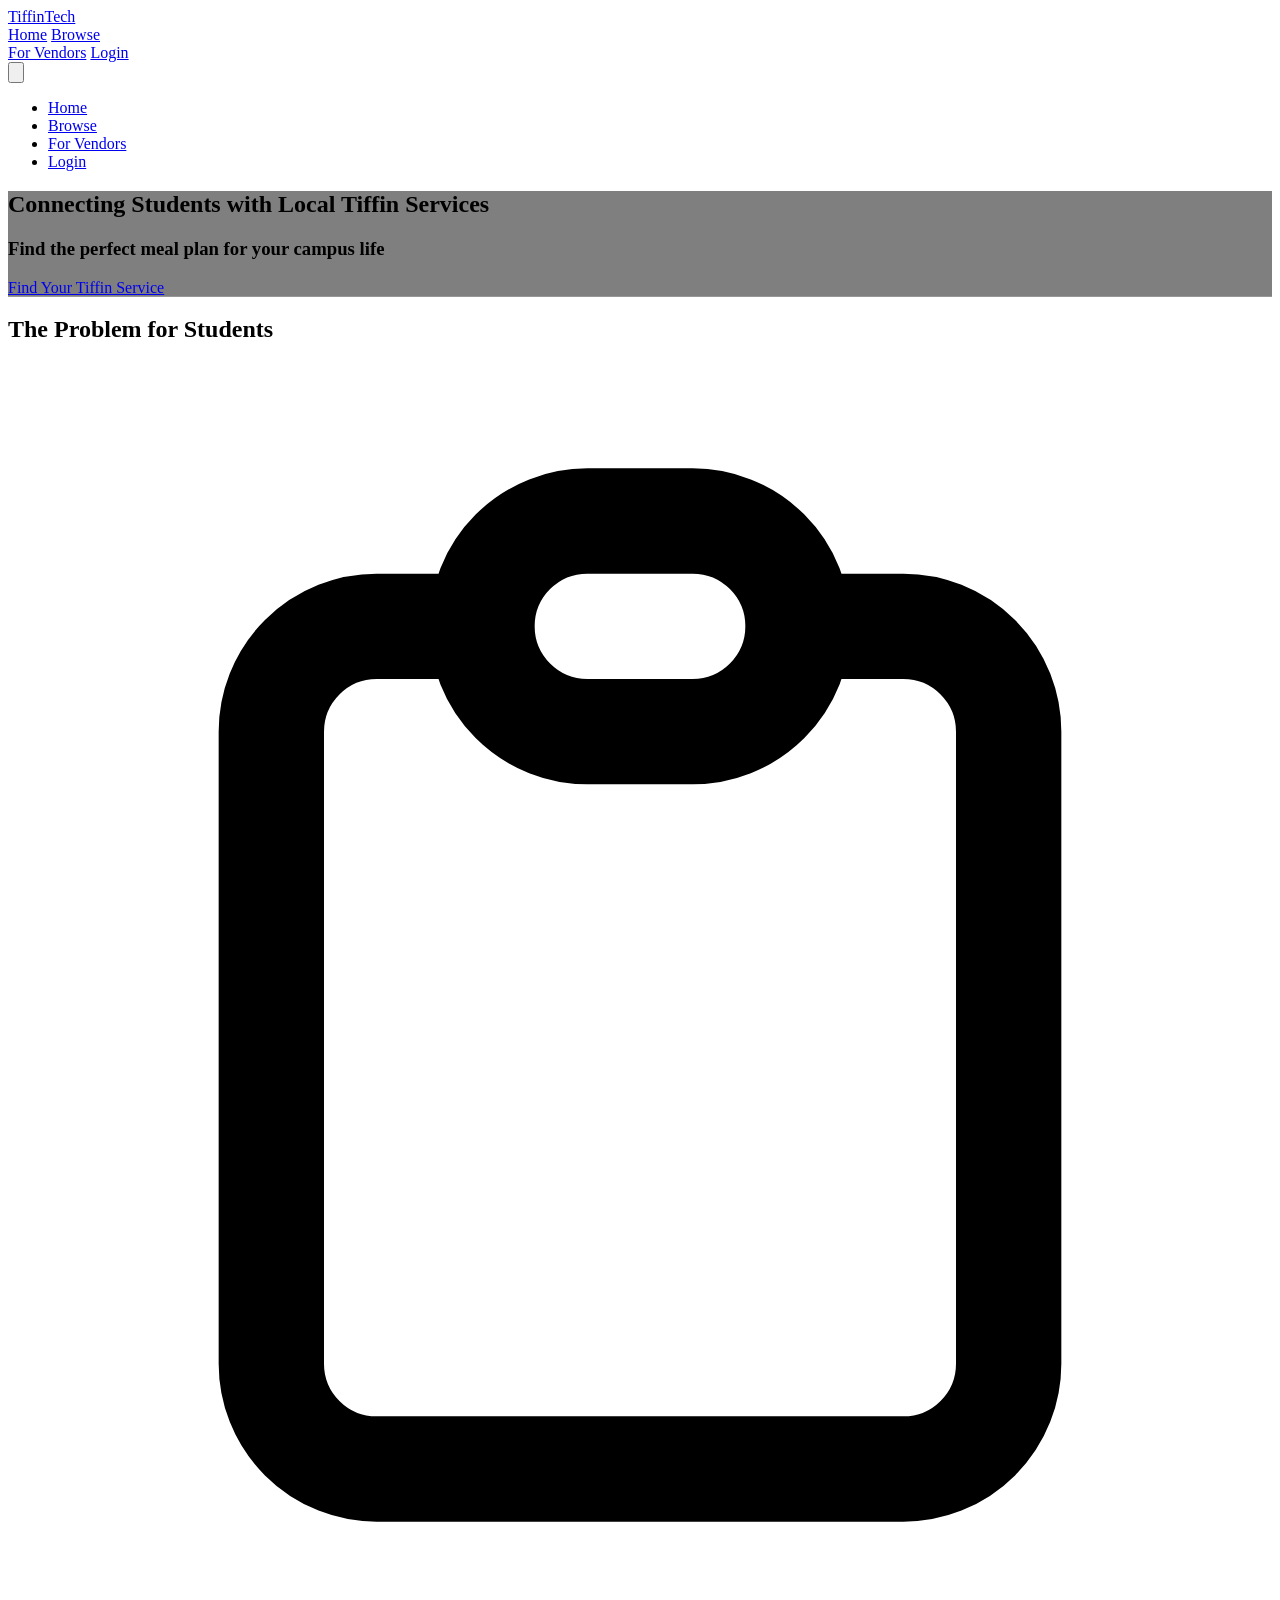
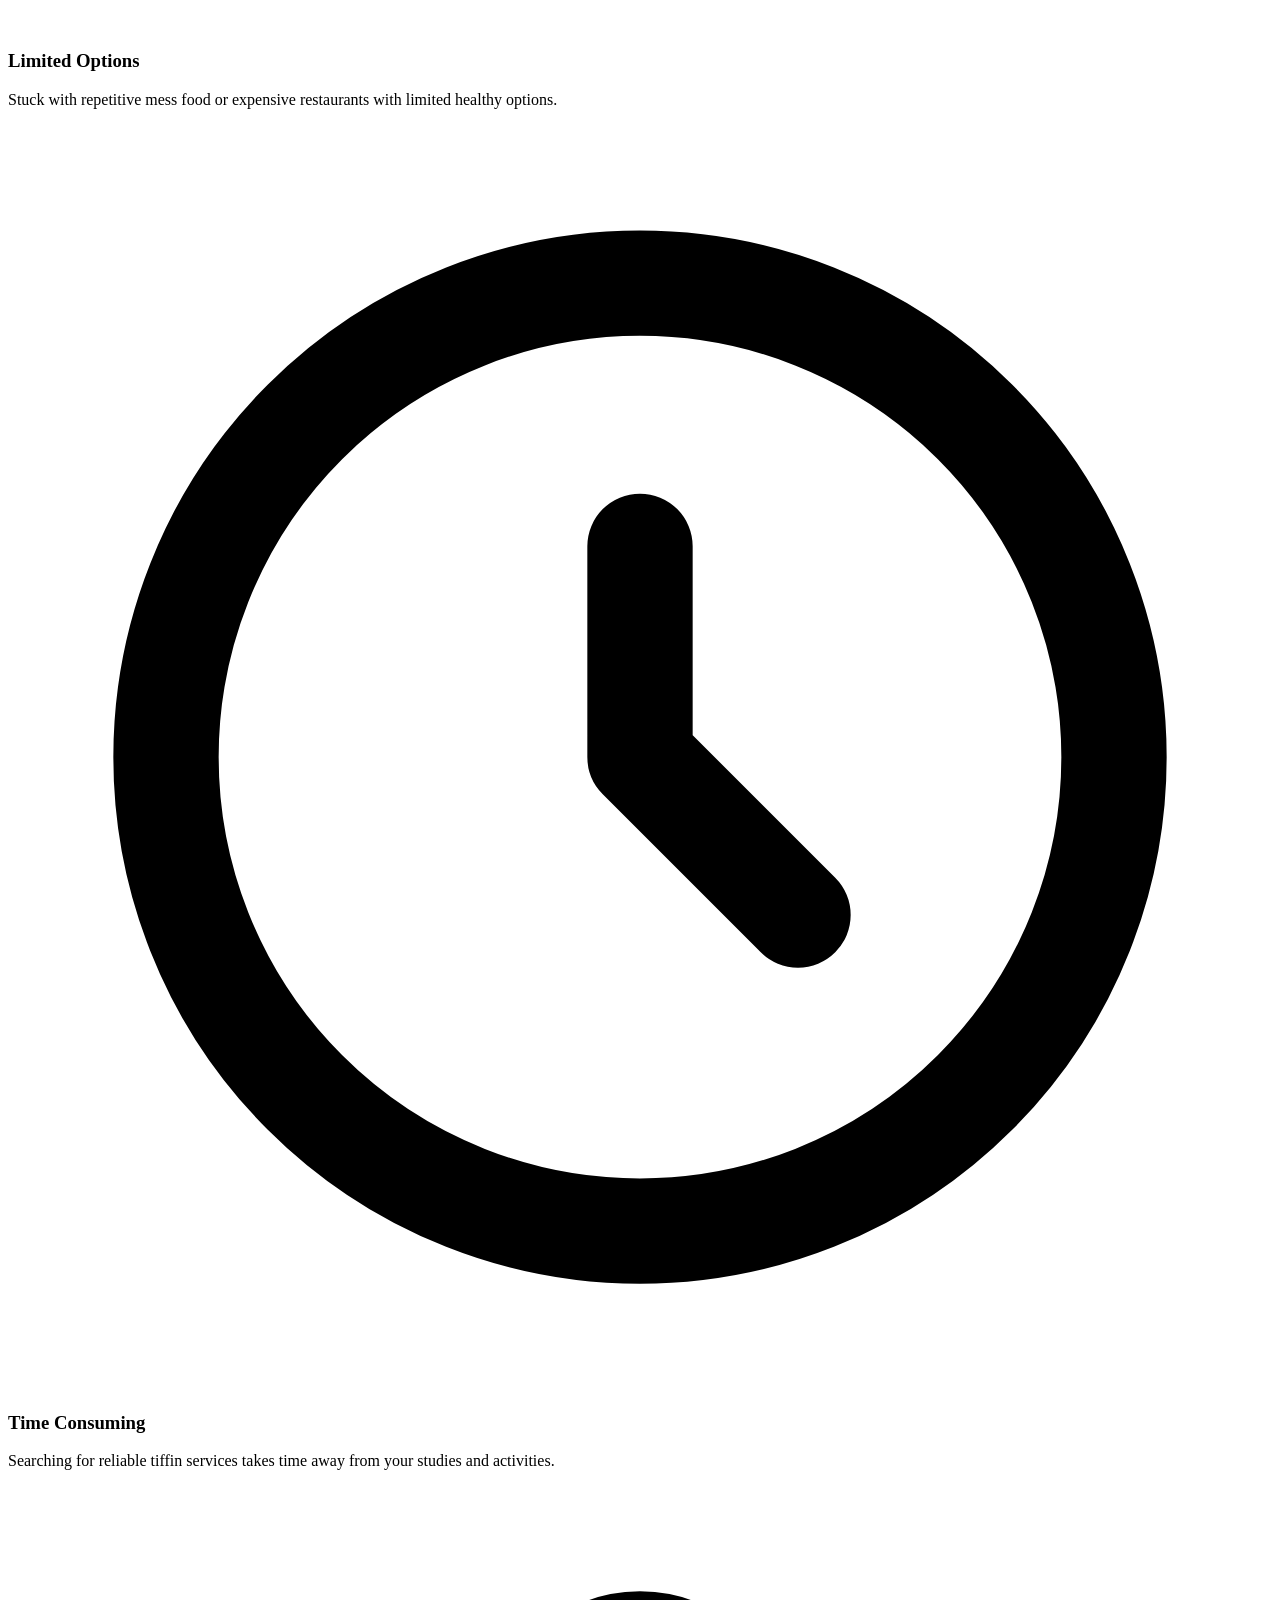
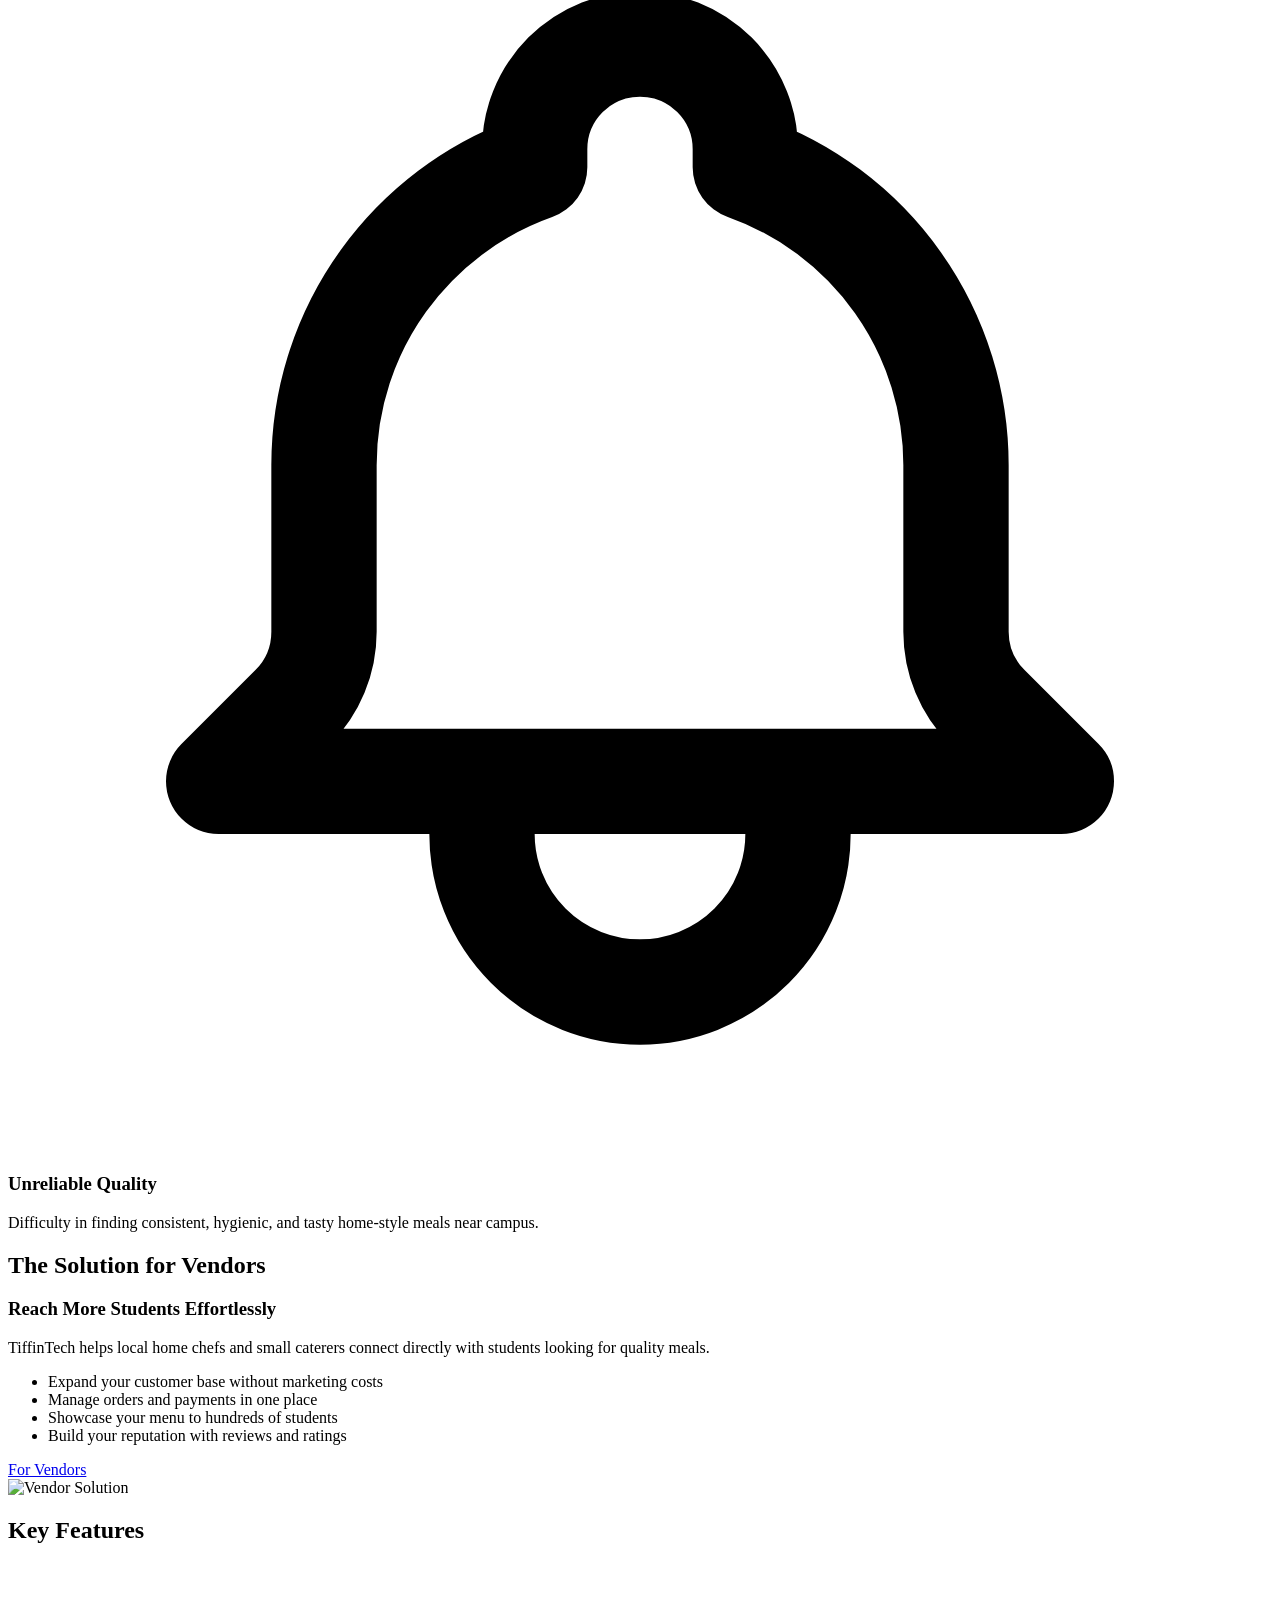
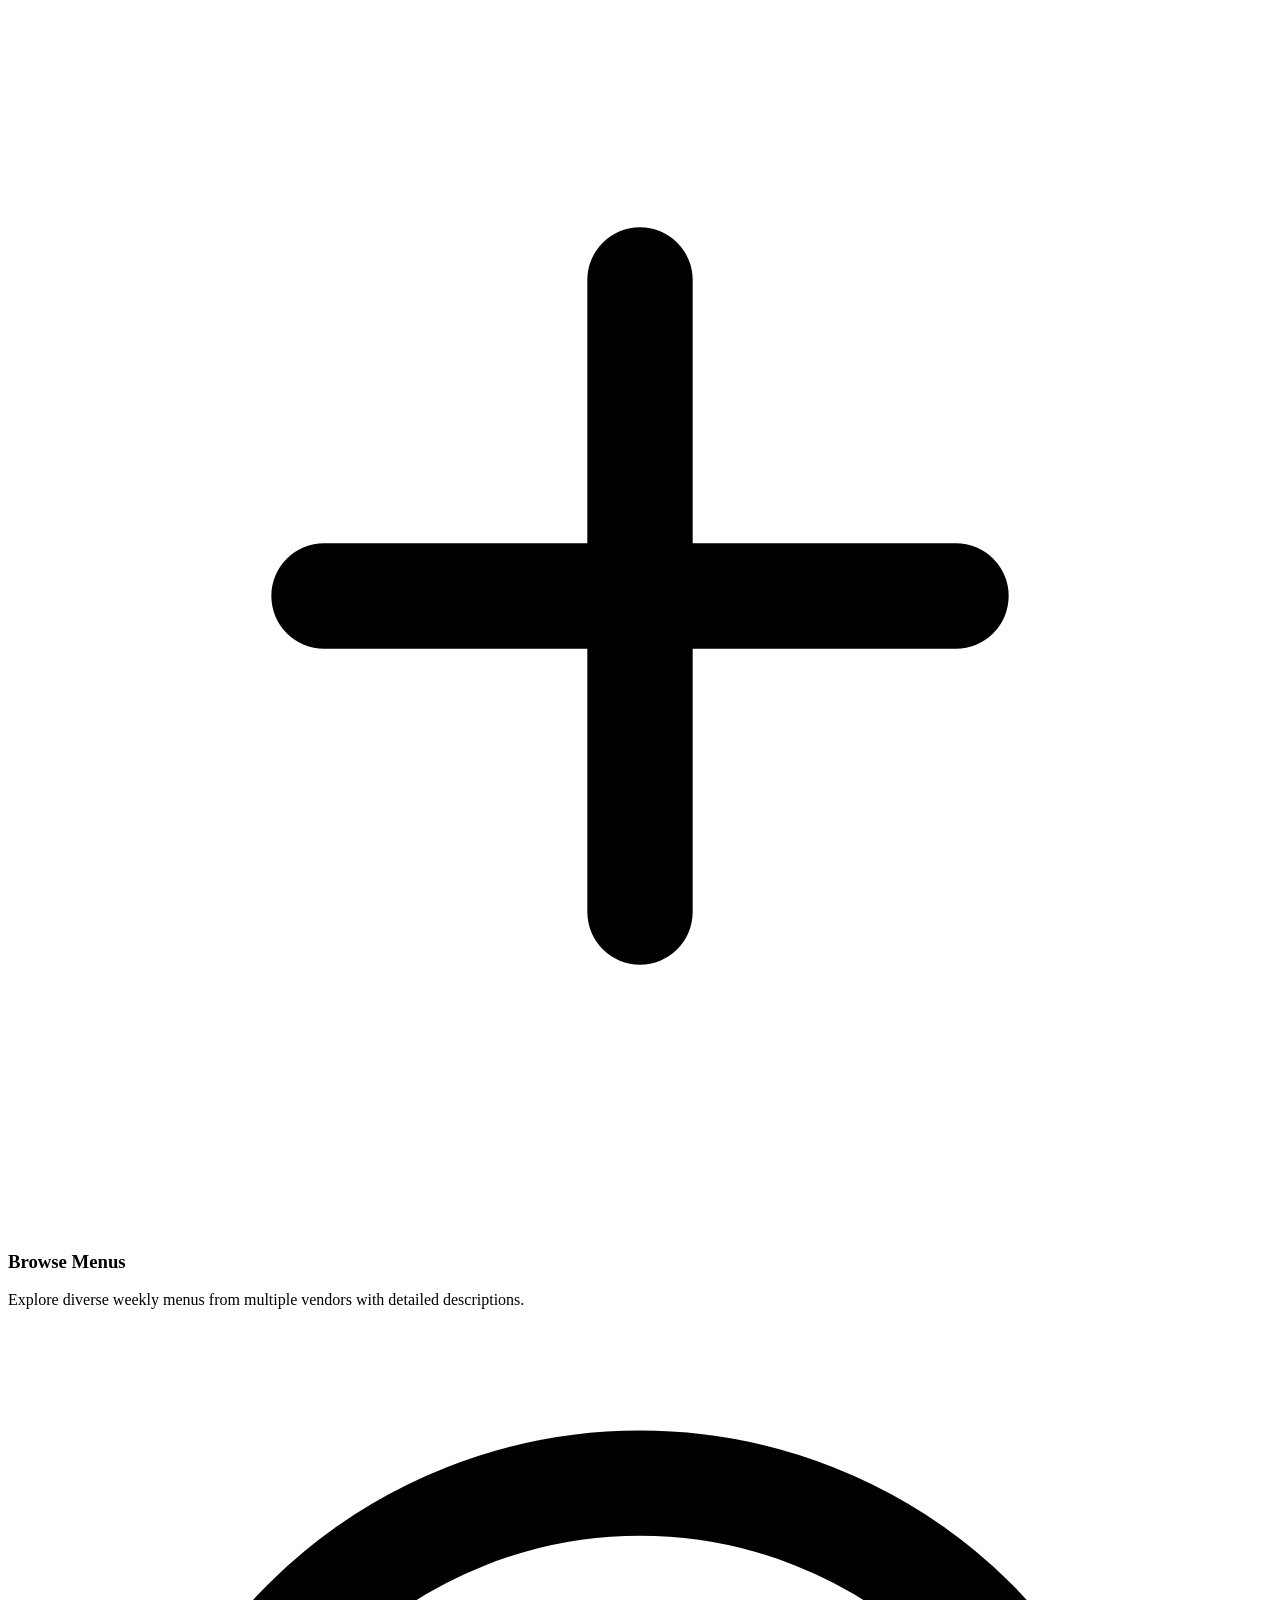
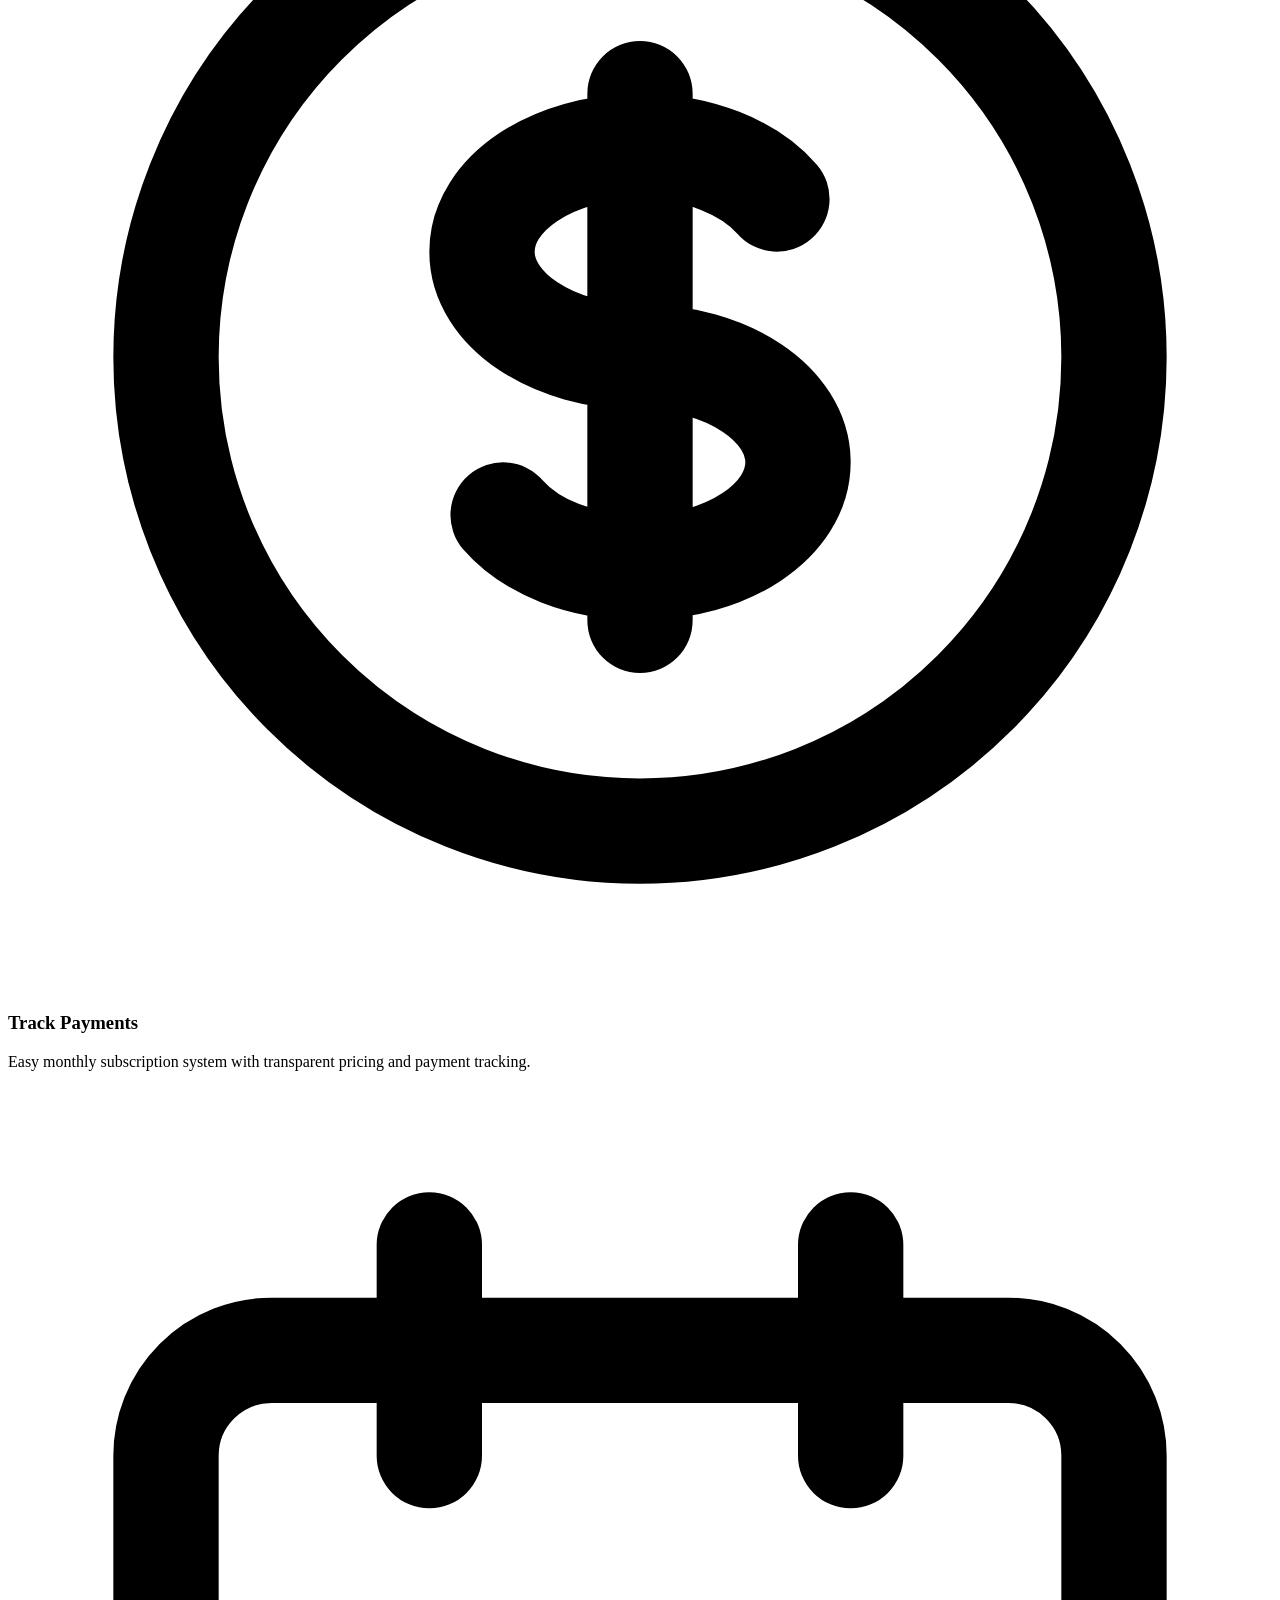
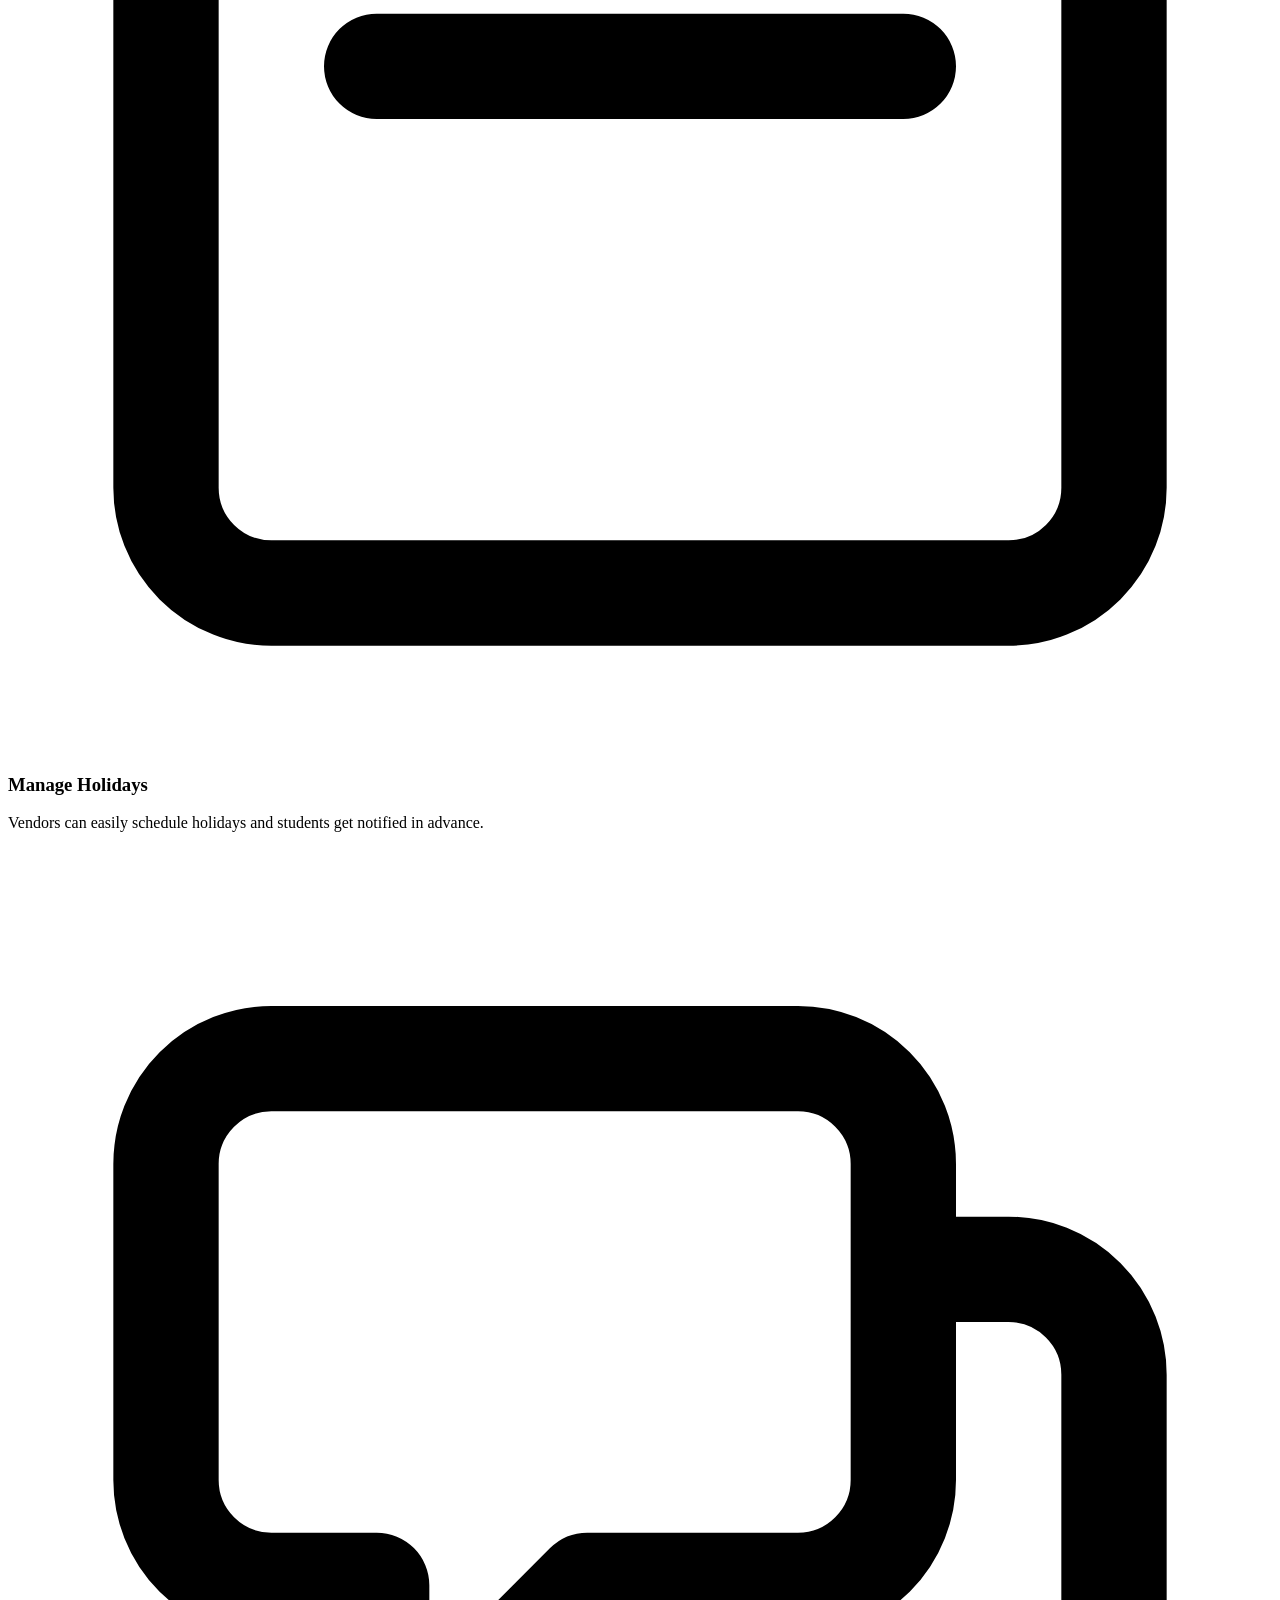
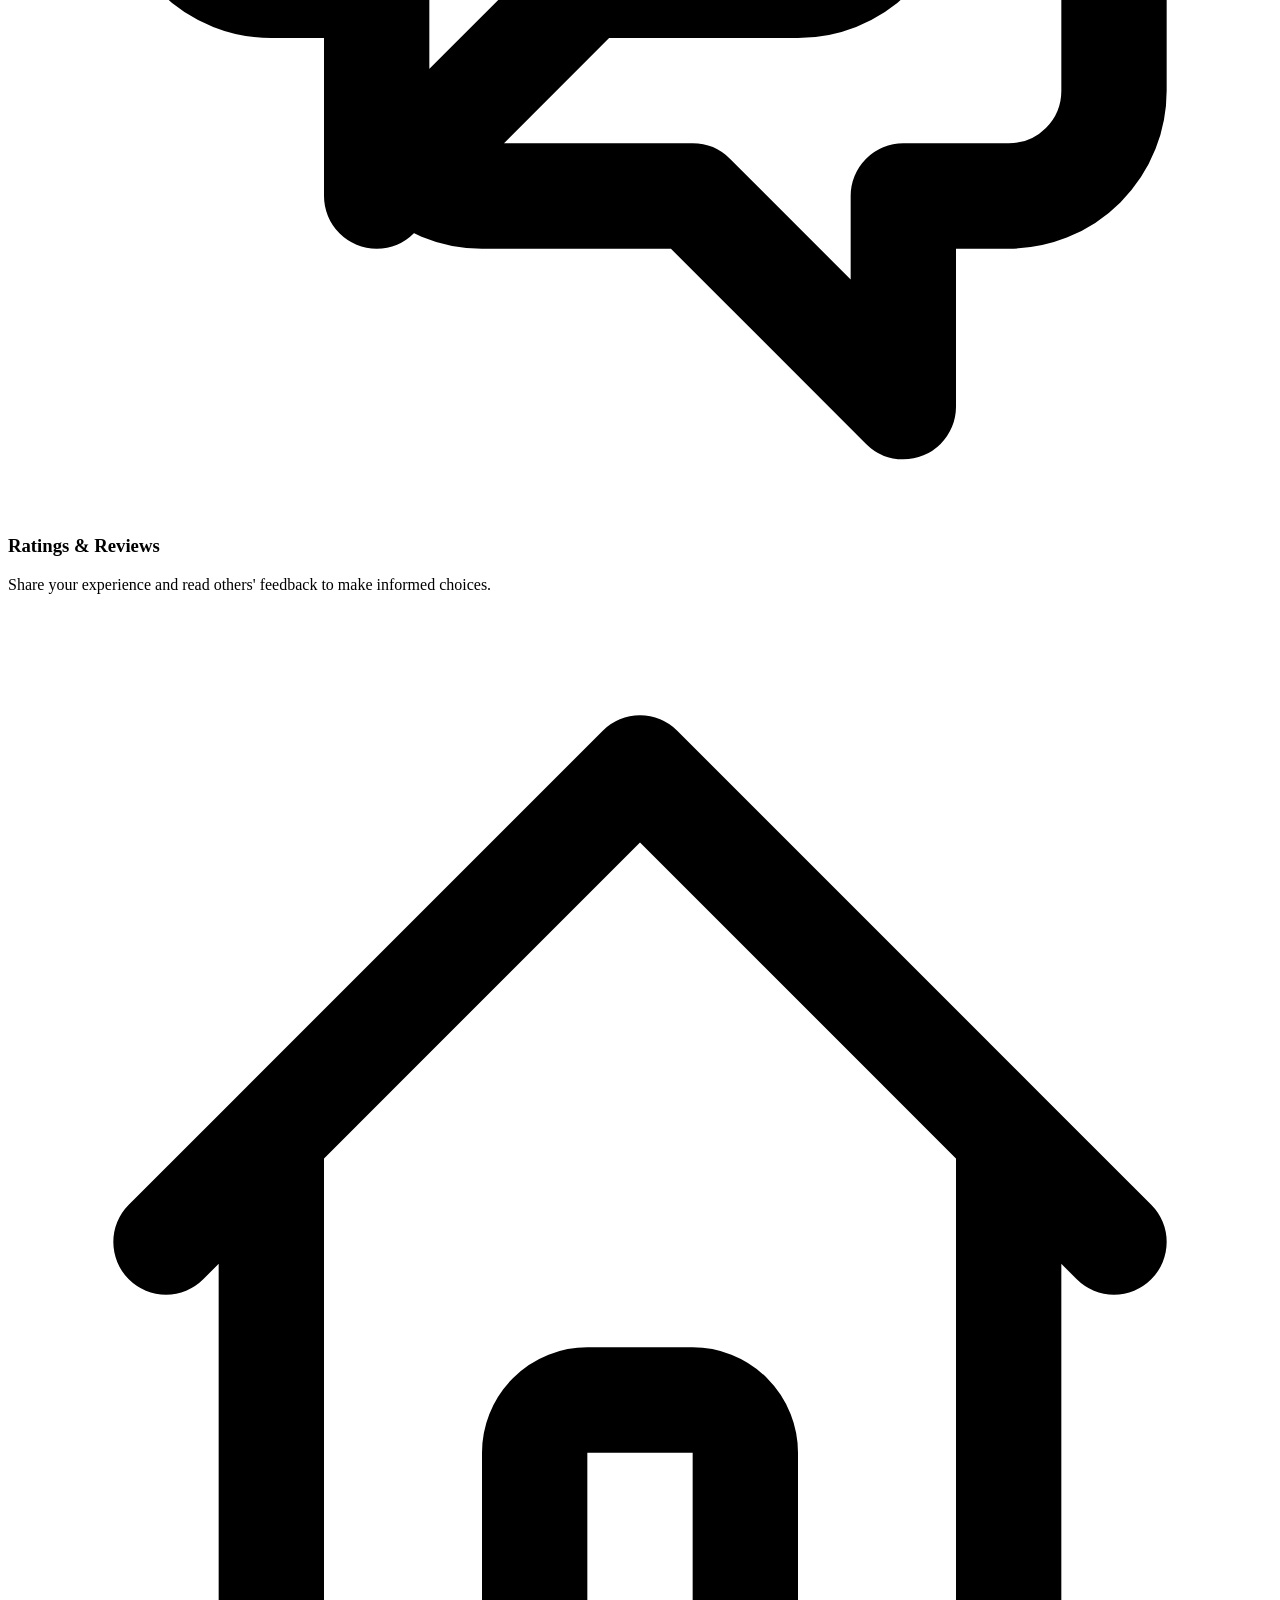
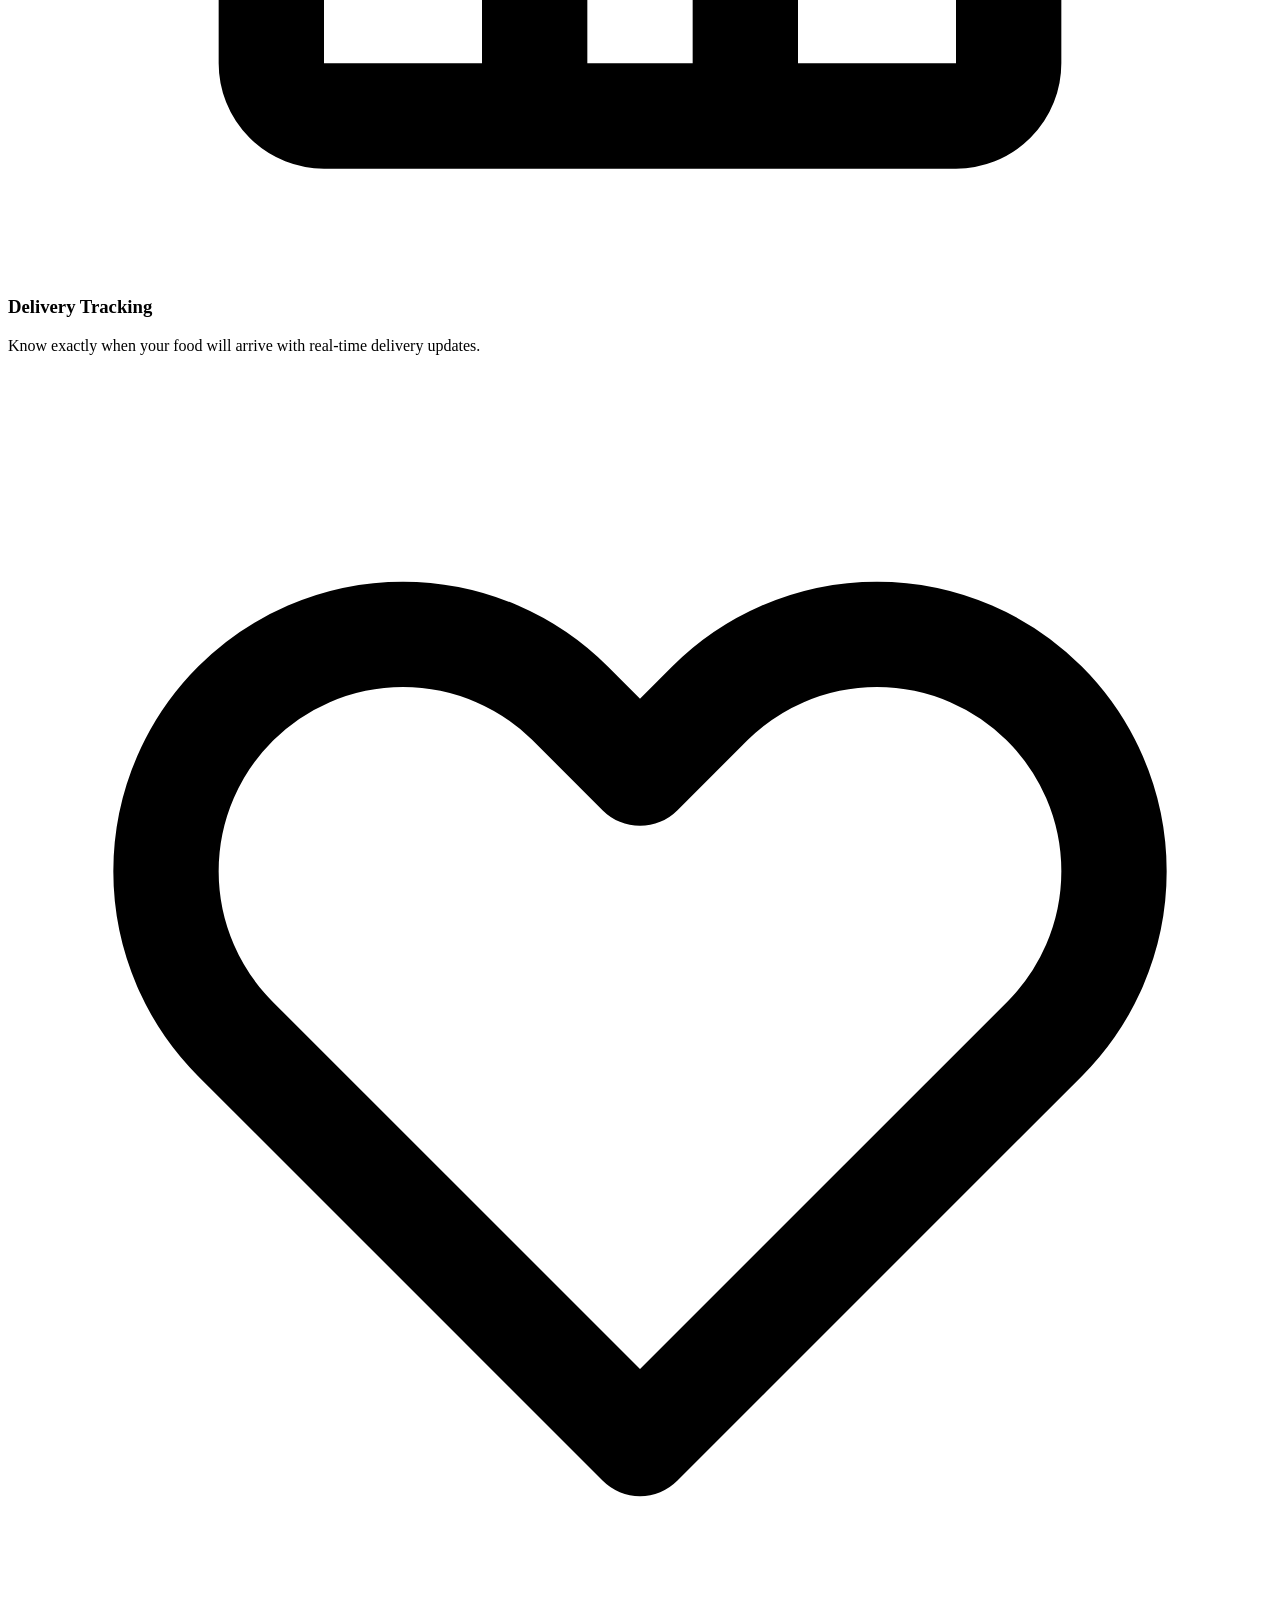
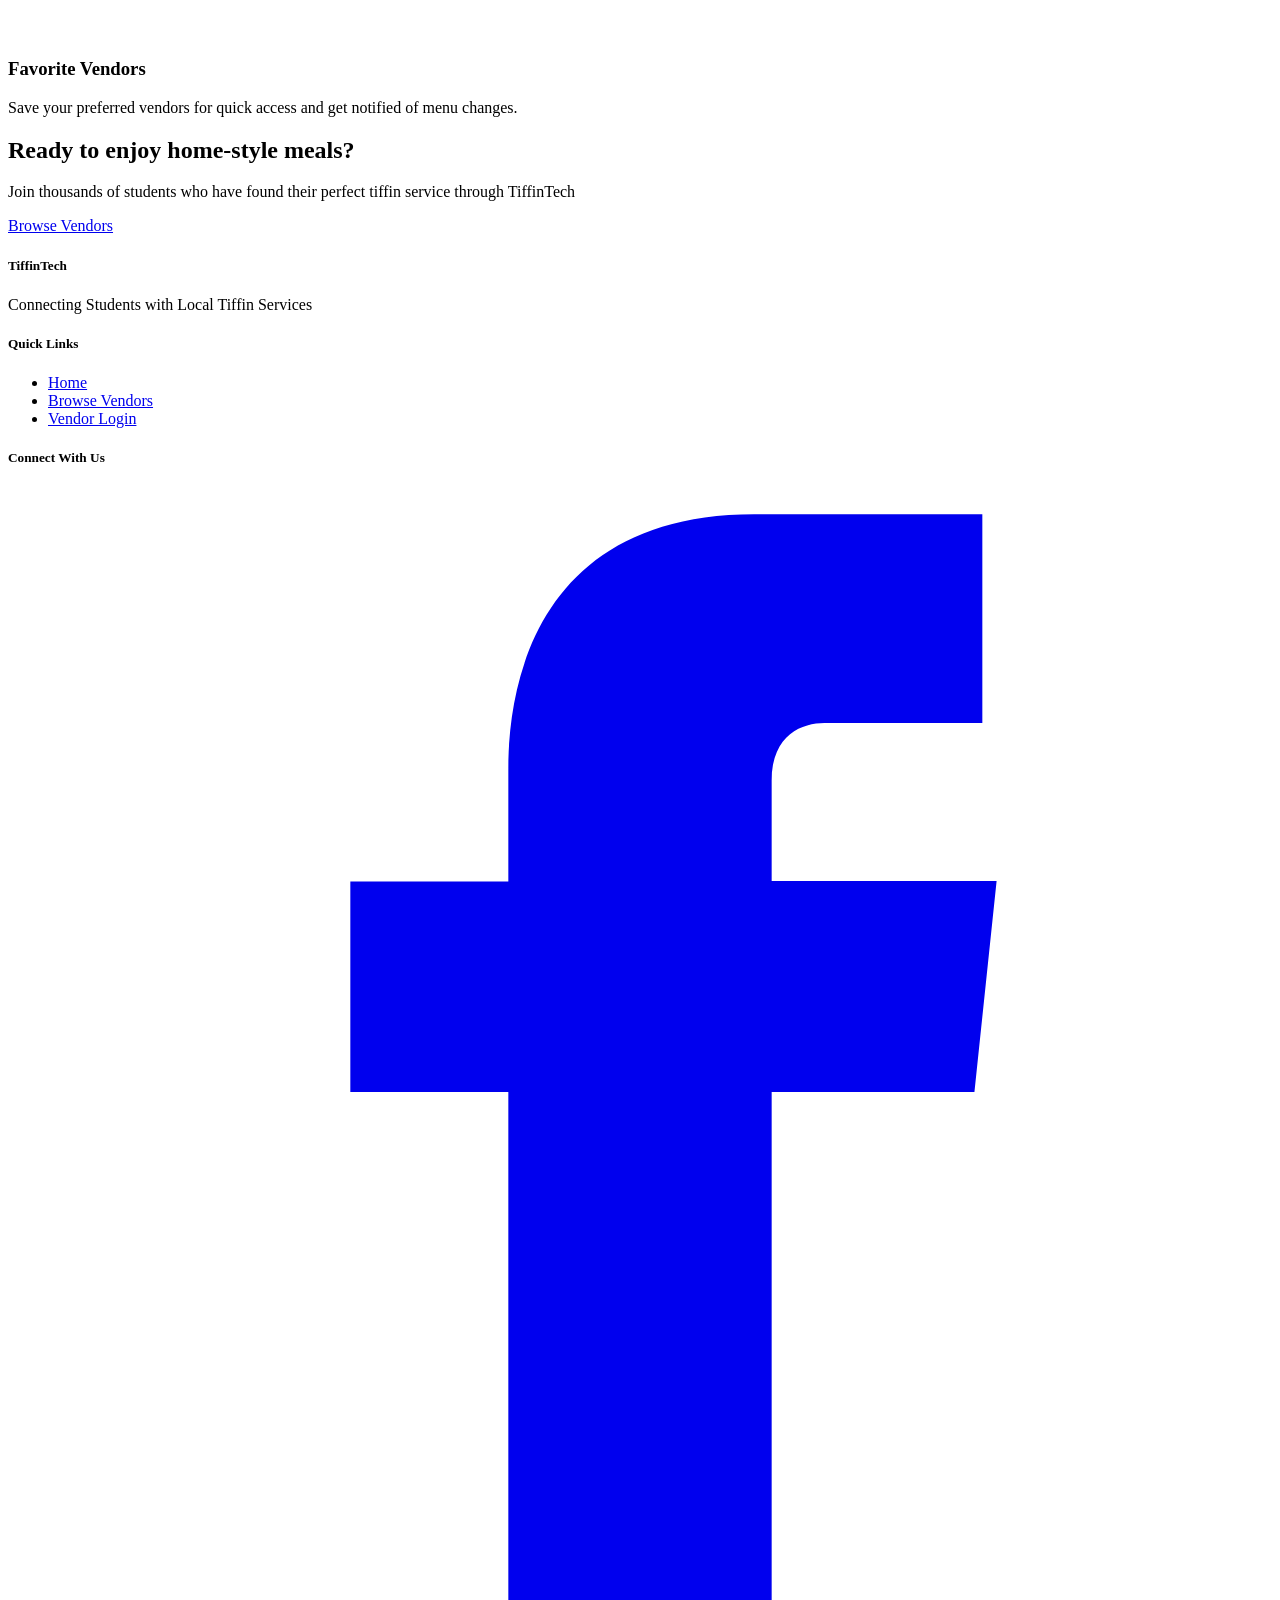
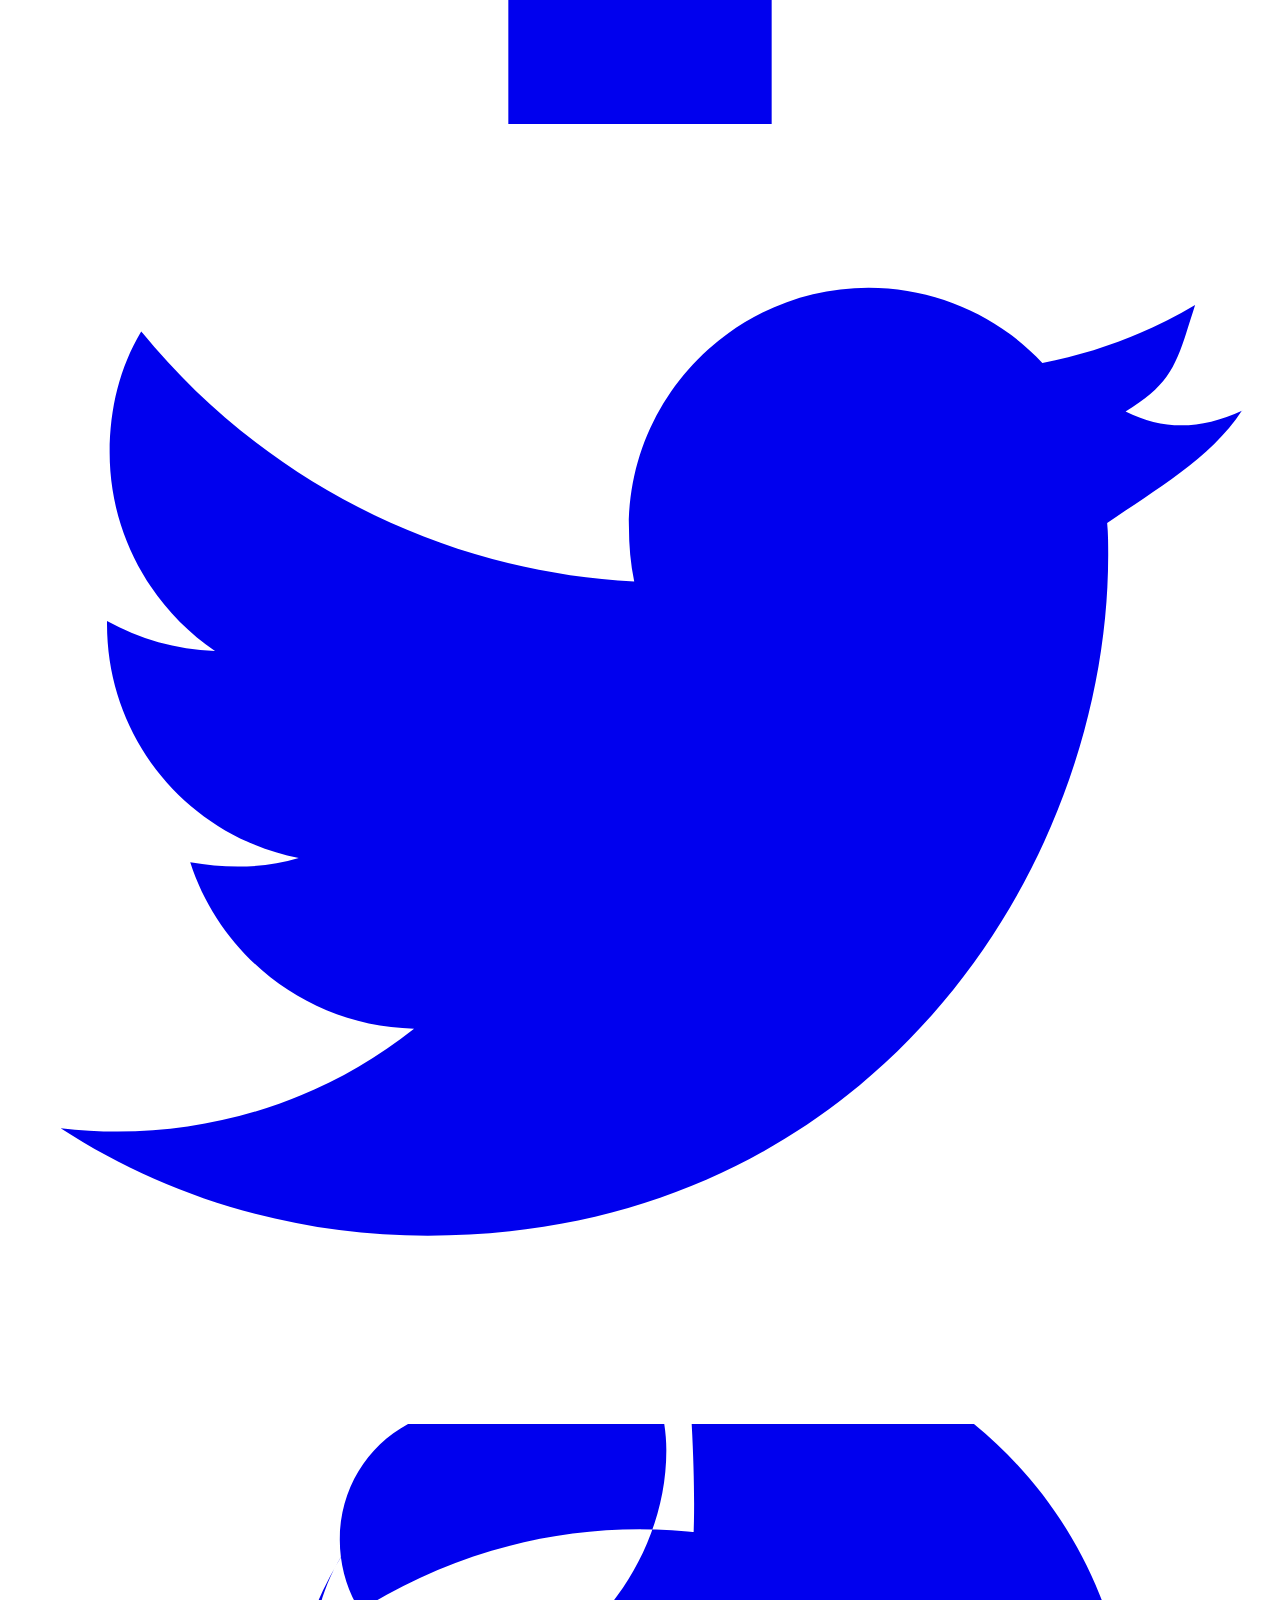
==== index.html @ 80b763c1 "Add files via upload" ====
<!DOCTYPE html>
<html lang="en">
<head>
  <meta charset="UTF-8">
  <meta name="viewport" content="width=device-width, initial-scale=1.0">
  <title>TiffinTech - Connecting Students with Local Tiffin Services</title>
  <script src="https://cdn.tailwindcss.com"></script>
  <script src="https://cdn.tailwindcss.com?plugins=forms"></script>
  <link rel="stylesheet" href="styles.css">
</head>
<body class="bg-gray-50">
  <!-- Navigation -->
  <nav class="bg-white shadow-lg">
    <div class="max-w-6xl mx-auto px-4">
      <div class="flex justify-between">
        <div class="flex space-x-7">
          <div>
            <a href="index.html" class="flex items-center py-4">
              <span class="font-semibold text-green-600 text-2xl">TiffinTech</span>
            </a>
          </div>
          <div class="hidden md:flex items-center space-x-1">
            <a href="index.html" class="py-4 px-2 text-green-500 border-b-4 border-green-500 font-semibold">Home</a>
            <a href="browse.html" class="py-4 px-2 text-gray-500 font-semibold hover:text-green-500 transition duration-300">Browse</a>
          </div>
        </div>
        <div class="hidden md:flex items-center space-x-3">
         <!-- Change the "For Vendors" button link in the navigation -->
<a href="vendor-registration.html" class="py-2 px-4 font-medium text-gray-500 rounded hover:bg-green-500 hover:text-white transition duration-300">For Vendors</a>
          <a href="auth-student.html" class="py-2 px-4 font-medium text-white bg-green-600 rounded hover:bg-green-700 transition duration-300">Login</a>
        </div>
        <div class="md:hidden flex items-center">
          <button class="outline-none mobile-menu-button">
            <svg class="w-6 h-6 text-gray-500" fill="none" stroke-linecap="round" stroke-linejoin="round" stroke-width="2" viewBox="0 0 24 24" stroke="currentColor">
              <path d="M4 6h16M4 12h16M4 18h16"></path>
            </svg>
          </button>
        </div>
      </div>
    </div>
    <div class="hidden mobile-menu">
      <ul class="pt-2 pb-3">
        <li><a href="index.html" class="block pl-4 pr-4 py-2 text-sm text-gray-700 hover:bg-green-500 hover:text-white">Home</a></li>
        <li><a href="browse.html" class="block pl-4 pr-4 py-2 text-sm text-gray-700 hover:bg-green-500 hover:text-white">Browse</a></li>
        <li><a href="auth-vendor.html" class="block pl-4 pr-4 py-2 text-sm text-gray-700 hover:bg-green-500 hover:text-white">For Vendors</a></li>
        <li><a href="auth-student.html" class="block pl-4 pr-4 py-2 text-sm text-gray-700 hover:bg-green-500 hover:text-white">Login</a></li>
      </ul>
    </div>
  </nav>

  <!-- Hero Section -->
  <section class="hero-bg py-20">
    <div class="container mx-auto px-6 text-center">
      <h2 class="text-4xl font-bold text-white mb-2">Connecting Students with Local Tiffin Services</h2>
      <h3 class="text-2xl mb-8 text-gray-200">Find the perfect meal plan for your campus life</h3>
      <a href="browse.html" class="bg-green-600 text-white font-bold rounded-full py-4 px-8 shadow-lg uppercase tracking-wider hover:bg-green-700 transition duration-300">Find Your Tiffin Service</a>
    </div>
  </section>

  <!-- Problem Section -->
  <section class="container mx-auto px-6 my-16">
    <h2 class="text-3xl font-bold text-center text-gray-800 mb-8">The Problem for Students</h2>
    <div class="flex flex-wrap">
      <div class="w-full md:w-1/3 px-4 mb-8">
        <div class="bg-white rounded-lg shadow-lg p-6 text-center">
          <div class="inline-block p-4 bg-green-100 rounded-full mb-4">
            <svg class="w-8 h-8 text-green-600" fill="none" stroke="currentColor" viewBox="0 0 24 24" xmlns="http://www.w3.org/2000/svg">
              <path stroke-linecap="round" stroke-linejoin="round" stroke-width="2" d="M9 5H7a2 2 0 00-2 2v12a2 2 0 002 2h10a2 2 0 002-2V7a2 2 0 00-2-2h-2M9 5a2 2 0 002 2h2a2 2 0 002-2M9 5a2 2 0 012-2h2a2 2 0 012 2"></path>
            </svg>
          </div>
          <h3 class="text-xl font-semibold mb-2">Limited Options</h3>
          <p class="text-gray-600">Stuck with repetitive mess food or expensive restaurants with limited healthy options.</p>
        </div>
      </div>
      <div class="w-full md:w-1/3 px-4 mb-8">
        <div class="bg-white rounded-lg shadow-lg p-6 text-center">
          <div class="inline-block p-4 bg-green-100 rounded-full mb-4">
            <svg class="w-8 h-8 text-green-600" fill="none" stroke="currentColor" viewBox="0 0 24 24" xmlns="http://www.w3.org/2000/svg">
              <path stroke-linecap="round" stroke-linejoin="round" stroke-width="2" d="M12 8v4l3 3m6-3a9 9 0 11-18 0 9 9 0 0118 0z"></path>
            </svg>
          </div>
          <h3 class="text-xl font-semibold mb-2">Time Consuming</h3>
          <p class="text-gray-600">Searching for reliable tiffin services takes time away from your studies and activities.</p>
        </div>
      </div>
      <div class="w-full md:w-1/3 px-4 mb-8">
        <div class="bg-white rounded-lg shadow-lg p-6 text-center">
          <div class="inline-block p-4 bg-green-100 rounded-full mb-4">
            <svg class="w-8 h-8 text-green-600" fill="none" stroke="currentColor" viewBox="0 0 24 24" xmlns="http://www.w3.org/2000/svg">
              <path stroke-linecap="round" stroke-linejoin="round" stroke-width="2" d="M15 17h5l-1.405-1.405A2.032 2.032 0 0118 14.158V11a6.002 6.002 0 00-4-5.659V5a2 2 0 10-4 0v.341C7.67 6.165 6 8.388 6 11v3.159c0 .538-.214 1.055-.595 1.436L4 17h5m6 0v1a3 3 0 11-6 0v-1m6 0H9"></path>
            </svg>
          </div>
          <h3 class="text-xl font-semibold mb-2">Unreliable Quality</h3>
          <p class="text-gray-600">Difficulty in finding consistent, hygienic, and tasty home-style meals near campus.</p>
        </div>
      </div>
    </div>
  </section>
  <!-- Solution Section -->
  <section class="bg-green-50 py-16">
    <div class="container mx-auto px-6">
      <h2 class="text-3xl font-bold text-center text-gray-800 mb-8">The Solution for Vendors</h2>
      <div class="flex flex-col md:flex-row items-center">
        <div class="md:w-1/2 mb-8 md:mb-0 md:pr-8">
          <h3 class="text-2xl font-semibold mb-4">Reach More Students Effortlessly</h3>
          <p class="text-gray-600 mb-4">TiffinTech helps local home chefs and small caterers connect directly with students looking for quality meals.</p>
          <ul class="list-disc list-inside text-gray-600 mb-6">
            <li class="mb-2">Expand your customer base without marketing costs</li>
            <li class="mb-2">Manage orders and payments in one place</li>
            <li class="mb-2">Showcase your menu to hundreds of students</li>
            <li>Build your reputation with reviews and ratings</li>
          </ul><!-- Change the "For Vendors" button link in the navigation -->
<a href="vendor-registration.html"class="bg-green-600 text-white font-bold py-3 px-6 rounded-lg hover:bg-green-700 transition duration-300
">For Vendors</a>
        </div>
        <div class="md:w-1/2">
          <img src="images/vendor.png" alt="Vendor Solution" class="rounded-lg shadow-lg">
        </div>
      </div>
    </div>
  </section>

  <!-- Features Section -->
  <section class="container mx-auto px-6 my-16">
    <h2 class="text-3xl font-bold text-center text-gray-800 mb-12">Key Features</h2>
    <div class="flex flex-wrap -mx-4">
      <div class="w-full md:w-1/3 px-4 mb-8">
        <div class="text-center">
          <div class="inline-block p-4 bg-orange-100 rounded-full mb-4">
            <svg class="w-8 h-8 text-orange-500" fill="none" stroke="currentColor" viewBox="0 0 24 24" xmlns="http://www.w3.org/2000/svg">
              <path stroke-linecap="round" stroke-linejoin="round" stroke-width="2" d="M12 6v6m0 0v6m0-6h6m-6 0H6"></path>
            </svg>
          </div>
          <h3 class="text-xl font-semibold mb-2">Browse Menus</h3>
          <p class="text-gray-600">Explore diverse weekly menus from multiple vendors with detailed descriptions.</p>
        </div>
      </div>
      <div class="w-full md:w-1/3 px-4 mb-8">
        <div class="text-center">
          <div class="inline-block p-4 bg-orange-100 rounded-full mb-4">
            <svg class="w-8 h-8 text-orange-500" fill="none" stroke="currentColor" viewBox="0 0 24 24" xmlns="http://www.w3.org/2000/svg">
              <path stroke-linecap="round" stroke-linejoin="round" stroke-width="2" d="M12 8c-1.657 0-3 .895-3 2s1.343 2 3 2 3 .895 3 2-1.343 2-3 2m0-8c1.11 0 2.08.402 2.599 1M12 8V7m0 1v8m0 0v1m0-1c-1.11 0-2.08-.402-2.599-1M21 12a9 9 0 11-18 0 9 9 0 0118 0z"></path>
            </svg>
          </div>
          <h3 class="text-xl font-semibold mb-2">Track Payments</h3>
          <p class="text-gray-600">Easy monthly subscription system with transparent pricing and payment tracking.</p>
        </div>
      </div>
      <div class="w-full md:w-1/3 px-4 mb-8">
        <div class="text-center">
          <div class="inline-block p-4 bg-orange-100 rounded-full mb-4">
            <svg class="w-8 h-8 text-orange-500" fill="none" stroke="currentColor" viewBox="0 0 24 24" xmlns="http://www.w3.org/2000/svg">
              <path stroke-linecap="round" stroke-linejoin="round" stroke-width="2" d="M8 7V3m8 4V3m-9 8h10M5 21h14a2 2 0 002-2V7a2 2 0 00-2-2H5a2 2 0 00-2 2v12a2 2 0 002 2z"></path>
            </svg>
          </div>
          <h3 class="text-xl font-semibold mb-2">Manage Holidays</h3>
          <p class="text-gray-600">Vendors can easily schedule holidays and students get notified in advance.</p>
        </div>
      </div>
      <div class="w-full md:w-1/3 px-4 mb-8">
        <div class="text-center">
          <div class="inline-block p-4 bg-orange-100 rounded-full mb-4">
            <svg class="w-8 h-8 text-orange-500" fill="none" stroke="currentColor" viewBox="0 0 24 24" xmlns="http://www.w3.org/2000/svg">
              <path stroke-linecap="round" stroke-linejoin="round" stroke-width="2" d="M17 8h2a2 2 0 012 2v6a2 2 0 01-2 2h-2v4l-4-4H9a1.994 1.994 0 01-1.414-.586m0 0L11 14h4a2 2 0 002-2V6a2 2 0 00-2-2H5a2 2 0 00-2 2v6a2 2 0 002 2h2v4l.586-.586z"></path>
            </svg>
          </div>
          <h3 class="text-xl font-semibold mb-2">Ratings & Reviews</h3>
          <p class="text-gray-600">Share your experience and read others' feedback to make informed choices.</p>
        </div>
      </div>
      <div class="w-full md:w-1/3 px-4 mb-8">
        <div class="text-center">
          <div class="inline-block p-4 bg-orange-100 rounded-full mb-4">
            <svg class="w-8 h-8 text-orange-500" fill="none" stroke="currentColor" viewBox="0 0 24 24" xmlns="http://www.w3.org/2000/svg">
              <path stroke-linecap="round" stroke-linejoin="round" stroke-width="2" d="M3 12l2-2m0 0l7-7 7 7M5 10v10a1 1 0 001 1h3m10-11l2 2m-2-2v10a1 1 0 01-1 1h-3m-6 0a1 1 0 001-1v-4a1 1 0 011-1h2a1 1 0 011 1v4a1 1 0 001 1m-6 0h6"></path>
            </svg>
          </div>
          <h3 class="text-xl font-semibold mb-2">Delivery Tracking</h3>
          <p class="text-gray-600">Know exactly when your food will arrive with real-time delivery updates.</p>
        </div>
      </div>
      <div class="w-full md:w-1/3 px-4 mb-8">
        <div class="text-center">
          <div class="inline-block p-4 bg-orange-100 rounded-full mb-4">
            <svg class="w-8 h-8 text-orange-500" fill="none" stroke="currentColor" viewBox="0 0 24 24" xmlns="http://www.w3.org/2000/svg">
              <path stroke-linecap="round" stroke-linejoin="round" stroke-width="2" d="M4.318 6.318a4.5 4.5 0 000 6.364L12 20.364l7.682-7.682a4.5 4.5 0 00-6.364-6.364L12 7.636l-1.318-1.318a4.5 4.5 0 00-6.364 0z"></path>
            </svg>
          </div>
          <h3 class="text-xl font-semibold mb-2">Favorite Vendors</h3>
          <p class="text-gray-600">Save your preferred vendors for quick access and get notified of menu changes.</p>
        </div>
      </div>
    </div>
  </section>

  <!-- CTA Section -->
  <section class="bg-green-600 py-12">
    <div class="container mx-auto px-6 text-center">
      <h2 class="text-3xl font-bold text-white mb-4">Ready to enjoy home-style meals?</h2>
      <p class="text-green-100 mb-8 max-w-2xl mx-auto">Join thousands of students who have found their perfect tiffin service through TiffinTech</p>
      <a href="browse.html" class="bg-white text-green-600 font-bold rounded-full py-3 px-8 shadow-lg uppercase tracking-wider hover:bg-gray-100 transition duration-300">Browse Vendors</a>
    </div>
  </section>

  <!-- Footer -->
  <footer class="bg-gray-800 text-white pt-10 pb-6">
    <div class="max-w-6xl mx-auto px-4">
      <div class="flex flex-wrap">
        <div class="w-full md:w-1/3 mb-6">
          <h5 class="text-xl font-bold mb-4">TiffinTech</h5>
          <p class="text-gray-400">Connecting Students with Local Tiffin Services</p>
        </div>
        <div class="w-full md:w-1/3 mb-6">
          <h5 class="text-lg font-bold mb-4">Quick Links</h5>
          <ul class="text-gray-400">
            <li class="mb-2"><a href="index.html" class="hover:text-green-400">Home</a></li>
            <li class="mb-2"><a href="browse.html" class="hover:text-green-400">Browse Vendors</a></li>
            <li class="mb-2"><a href="auth-vendor.html" class="hover:text-green-400">Vendor Login</a></li>
          </ul>
        </div>
        <div class="w-full md:w-1/3 mb-6">
          <h5 class="text-lg font-bold mb-4">Connect With Us</h5>
          <div class="flex space-x-4">
            <a href="#" class="text-gray-400 hover:text-green-400">
              <svg class="h-6 w-6" fill="currentColor" viewBox="0 0 24 24"><path d="M18.77 7.46H14.5v-1.9c0-.9.6-1.1 1-1.1h3V.5h-4.33C10.24.5 9.5 3.44 9.5 5.32v2.15h-3v4h3v12h5v-12h3.85l.42-4z"/></svg>
            </a>
            <a href="#" class="text-gray-400 hover:text-green-400">
              <svg class="h-6 w-6" fill="currentColor" viewBox="0 0 24 24"><path d="M23.44 4.83c-.8.37-1.5.38-2.22.02.93-.56.98-.96 1.32-2.02-.88.52-1.86.9-2.9 1.1-.82-.88-2-1.43-3.3-1.43-2.5 0-4.55 2.04-4.55 4.54 0 .36.03.7.1 1.04-3.77-.2-7.12-2-9.36-4.75-.4.67-.6 1.45-.6 2.3 0 1.56.8 2.95 2 3.77-.74-.03-1.44-.23-2.05-.57v.06c0 2.2 1.56 4.03 3.64 4.44-.67.2-1.37.2-2.06.08.58 1.8 2.26 3.12 4.25 3.16C5.78 18.1 3.37 18.74 1 18.46c2 1.3 4.4 2.04 6.97 2.04 8.35 0 12.92-6.92 12.92-12.93 0-.2 0-.4-.02-.6.9-.63 1.96-1.22 2.56-2.14z"/></svg>
            </a>
            <a href="#" class="text-gray-400 hover:text-green-400">
              <svg class="h-6 w-6" fill="currentColor" viewBox="0 0 24 24"><path d="M12.2 6.7c1.4 0 2.5 1.1 2.5 2.5s-1.1 2.5-2.5 2.5-2.5-1.1-2.5-2.5 1.1-2.5 2.5-2.5M12 2C6.5 2 2 6.5 2 12s4.5 10 10 10 10-4.5 10-10S17.5 2 12 2zm0 16c-4 0-7.2-3.3-7.2-7.2 0-1.3.3-2.4.9-3.5 1.2 1.5 3 2.5 5 2.5 1.9 0 3.7-.9 4.9-2.4.5.7.8 1.6.8 2.6 0 2.2-1.8 4-4 4s-4-1.8-4-4c0-.9.3-1.8.8-2.5h-.3c-1.7 0-3.1-1.4-3.1-3.1 0-.7.2-1.4.6-2-.7 1.1-1.1 2.4-1.1 3.8 0 4.4 3.6 8 8 8s8-3.6 8-8-3.6-8-8-8c-.5 0-1 .1-1.5.2.4.6.7 1.3.7 2.1 0 1.2-.5 2.3-1.2 3.1-.6.7-1.5 1.1-2.5 1.1-1.4 0-2.5-1.1-2.5-2.5s1.1-2.5 2.5-2.5c.3 0 .6.1.9.2.7-1.1 1.8-1.9 3.1-2.3C13.4 4.1 12.7 4 12 4c-4.4 0-8 3.6-8 8s3.6 8 8 8 8-3.6 8-8-3.6-8-8-8z"/></svg>
            </a>
          </div>
        </div>
      </div>
      <div class="border-t border-gray-700 mt-6 pt-6 text-center text-gray-400 text-sm">
        <p>&copy; 2023 TiffinTech. All rights reserved.</p>
      </div>
    </div>
  </footer>

  <script src="script.js"></script>
  <script src="mockData.js"></script>
</body>
</html>
---- styles.css ----
/* Custom styles if needed */
.hero-bg {
  background: linear-gradient(rgba(0, 0, 0, 0.5), rgba(0, 0, 0, 0.5)), url('https://via.placeholder.com/1600x900/EDF2F7/374151?text=TiffinTech+Hero+Image');
  background-size: cover;
  background-position: center;
}

.vendor-banner {
  background: linear-gradient(rgba(0, 0, 0, 0.4), rgba(0, 0, 0, 0.4)), url('https://via.placeholder.com/1200x400/EDF2F7/374151?text=Vendor+Banner');
  background-size: cover;
  background-position: center;
}

/* Smooth transitions for interactive elements */
.transition {
  transition: all 0.3s ease;
}

/* Custom scrollbar for menu */
.menu-scroll {
  scrollbar-width: thin;
  scrollbar-color: #cbd5e0 #f7fafc;
}

.menu-scroll::-webkit-scrollbar {
  width: 8px;
}

.menu-scroll::-webkit-scrollbar-track {
  background: #f7fafc;
}

.menu-scroll::-webkit-scrollbar-thumb {
  background-color: #cbd5e0;
  border-radius: 4px;
}
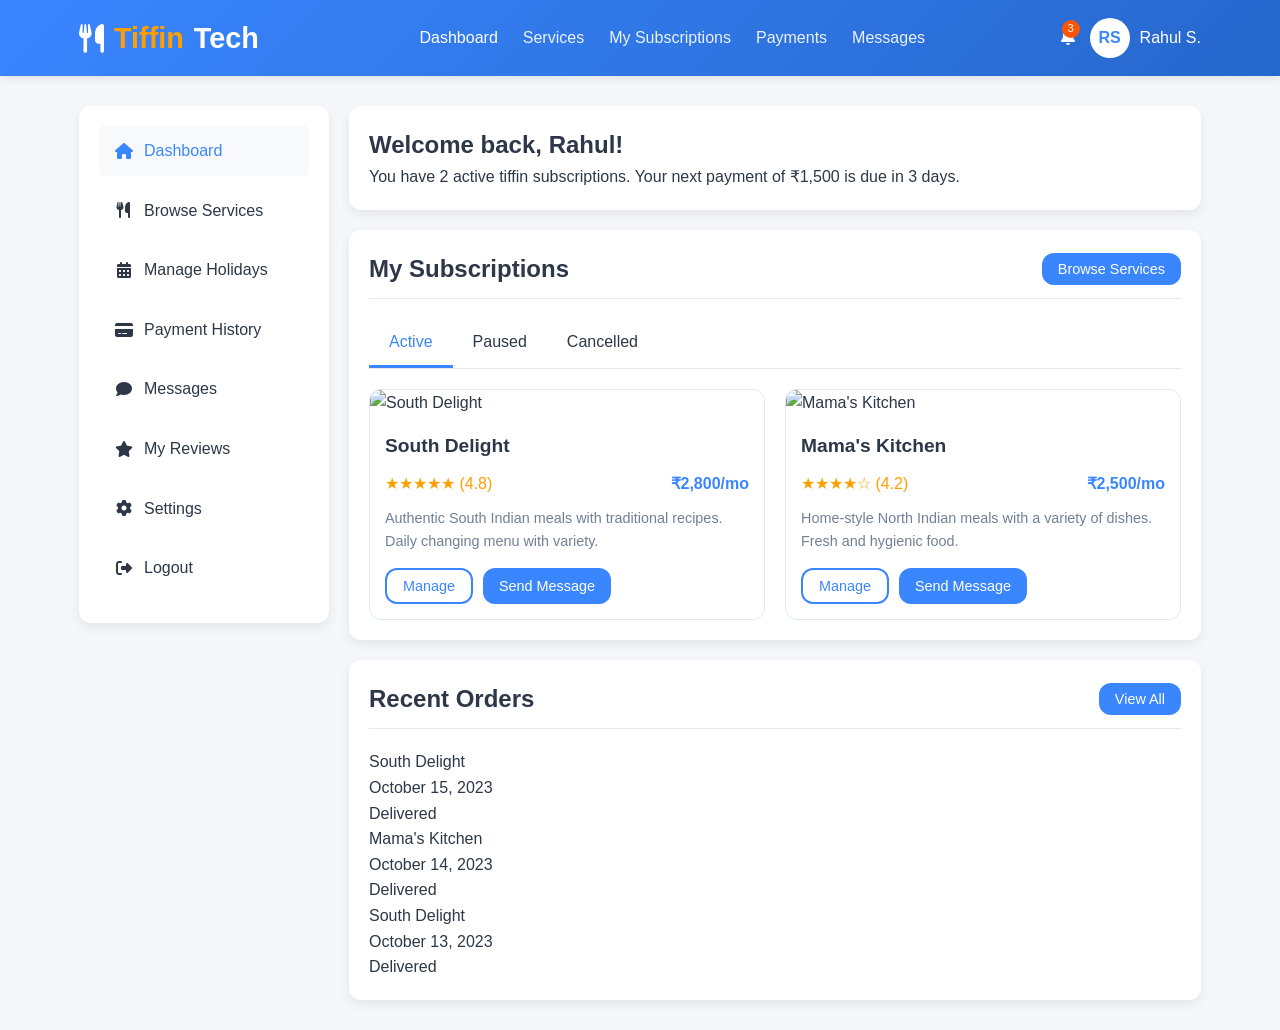
==== commit 9f4cbf2b: "Add files via upload" ====
--- a/index.html
+++ b/index.html
@@ -1,245 +1,778 @@
 <!DOCTYPE html>
 <html lang="en">
 <head>
-  <meta charset="UTF-8">
-  <meta name="viewport" content="width=device-width, initial-scale=1.0">
-  <title>TiffinTech - Connecting Students with Local Tiffin Services</title>
-  <script src="https://cdn.tailwindcss.com"></script>
-  <script src="https://cdn.tailwindcss.com?plugins=forms"></script>
-  <link rel="stylesheet" href="styles.css">
+    <meta charset="UTF-8">
+    <meta name="viewport" content="width=device-width, initial-scale=1.0">
+    <title>TiffinTech - Food Delivery Platform</title>
+    <link rel="stylesheet" href="https://cdnjs.cloudflare.com/ajax/libs/font-awesome/6.4.0/css/all.min.css">
+    <style>
+        :root {
+            --primary: #3a86ff;
+            --primary-dark: #2667cc;
+            --secondary: #ff9e00;
+            --secondary-dark: #e58c00;
+            --accent: #ff5400;
+            --dark: #2d3748;
+            --light: #f8f9fa;
+            --gray: #718096;
+            --light-gray: #e2e8f0;
+            --success: #48bb78;
+            --warning: #ecc94b;
+            --danger: #f56565;
+            --info: #4299e1;
+            --border-radius: 12px;
+            --box-shadow: 0 4px 12px rgba(0,0,0,0.08);
+            --transition: all 0.3s ease;
+        }
+        
+        * {
+            margin: 0;
+            padding: 0;
+            box-sizing: border-box;
+            font-family: 'Segoe UI', Tahoma, Geneva, Verdana, sans-serif;
+        }
+        
+        body {
+            background-color: #f5f7fa;
+            color: var(--dark);
+            line-height: 1.6;
+        }
+        
+        .container {
+            width: 90%;
+            max-width: 1200px;
+            margin: 0 auto;
+            padding: 0 15px;
+        }
+        
+        /* Header Styles */
+        header {
+            background: linear-gradient(135deg, var(--primary), var(--primary-dark));
+            color: white;
+            box-shadow: 0 2px 10px rgba(0,0,0,0.1);
+            position: sticky;
+            top: 0;
+            z-index: 100;
+        }
+        
+        .navbar {
+            display: flex;
+            justify-content: space-between;
+            align-items: center;
+            padding: 15px 0;
+        }
+        
+        .logo {
+            font-size: 1.8rem;
+            font-weight: 700;
+            color: white;
+            display: flex;
+            align-items: center;
+            gap: 10px;
+        }
+        
+        .logo span {
+            color: var(--secondary);
+        }
+        
+        .nav-links {
+            display: flex;
+            list-style: none;
+        }
+        
+        .nav-links li {
+            margin-left: 25px;
+        }
+        
+        .nav-links a {
+            text-decoration: none;
+            color: rgba(255, 255, 255, 0.9);
+            font-weight: 500;
+            transition: var(--transition);
+        }
+        
+        .nav-links a:hover, .nav-links a.active {
+            color: white;
+        }
+        
+        .user-actions {
+            display: flex;
+            align-items: center;
+            gap: 15px;
+        }
+        
+        .notification-badge {
+            position: relative;
+            cursor: pointer;
+        }
+        
+        .badge {
+            position: absolute;
+            top: -5px;
+            right: -5px;
+            background-color: var(--accent);
+            color: white;
+            border-radius: 50%;
+            width: 18px;
+            height: 18px;
+            font-size: 0.7rem;
+            display: flex;
+            align-items: center;
+            justify-content: center;
+        }
+        
+        .user-profile {
+            display: flex;
+            align-items: center;
+            gap: 10px;
+            cursor: pointer;
+        }
+        
+        .avatar {
+            width: 40px;
+            height: 40px;
+            border-radius: 50%;
+            background-color: white;
+            color: var(--primary);
+            display: flex;
+            align-items: center;
+            justify-content: center;
+            font-weight: bold;
+        }
+        
+        /* Mobile Menu */
+        .mobile-menu-btn {
+            display: none;
+            background: none;
+            border: none;
+            font-size: 1.5rem;
+            cursor: pointer;
+            color: white;
+        }
+        
+        .mobile-nav {
+            position: fixed;
+            top: 0;
+            left: -100%;
+            width: 80%;
+            height: 100%;
+            background: white;
+            z-index: 1000;
+            padding: 20px;
+            box-shadow: 2px 0 10px rgba(0,0,0,0.1);
+            transition: var(--transition);
+            overflow-y: auto;
+        }
+        
+        .mobile-nav.active {
+            left: 0;
+        }
+        
+        .mobile-nav-header {
+            display: flex;
+            justify-content: space-between;
+            align-items: center;
+            margin-bottom: 30px;
+            padding-bottom: 15px;
+            border-bottom: 1px solid var(--light-gray);
+        }
+        
+        .close-menu {
+            background: none;
+            border: none;
+            font-size: 1.5rem;
+            cursor: pointer;
+            color: var(--dark);
+        }
+        
+        .mobile-nav-links {
+            list-style: none;
+        }
+        
+        .mobile-nav-links li {
+            margin-bottom: 15px;
+        }
+        
+        .mobile-nav-links a {
+            display: flex;
+            align-items: center;
+            gap: 15px;
+            padding: 12px 15px;
+            text-decoration: none;
+            color: var(--dark);
+            border-radius: 5px;
+            transition: var(--transition);
+        }
+        
+        .mobile-nav-links a:hover, .mobile-nav-links a.active {
+            background-color: var(--light);
+            color: var(--primary);
+        }
+        
+        .overlay {
+            position: fixed;
+            top: 0;
+            left: 0;
+            width: 100%;
+            height: 100%;
+            background: rgba(0,0,0,0.5);
+            z-index: 999;
+            display: none;
+        }
+        
+        .overlay.active {
+            display: block;
+        }
+        
+        /* Button Styles */
+        .btn {
+            background-color: var(--primary);
+            color: white;
+            border: none;
+            padding: 12px 24px;
+            border-radius: var(--border-radius);
+            cursor: pointer;
+            font-weight: 500;
+            transition: var(--transition);
+            display: inline-flex;
+            align-items: center;
+            gap: 8px;
+        }
+        
+        .btn:hover {
+            background-color: var(--primary-dark);
+            transform: translateY(-2px);
+        }
+        
+        .btn-secondary {
+            background-color: var(--secondary);
+        }
+        
+        .btn-secondary:hover {
+            background-color: var(--secondary-dark);
+        }
+        
+        .btn-outline {
+            background-color: transparent;
+            border: 2px solid var(--primary);
+            color: var(--primary);
+        }
+        
+        .btn-outline:hover {
+            background-color: var(--primary);
+            color: white;
+        }
+        
+        .btn-sm {
+            padding: 8px 16px;
+            font-size: 0.9rem;
+        }
+        
+        /* Dashboard Layout */
+        .dashboard {
+            display: grid;
+            grid-template-columns: 250px 1fr;
+            gap: 20px;
+            margin: 30px 0;
+        }
+        
+        /* Sidebar Styles */
+        .sidebar {
+            background-color: white;
+            border-radius: var(--border-radius);
+            box-shadow: var(--box-shadow);
+            padding: 20px;
+            height: fit-content;
+        }
+        
+        .sidebar-menu {
+            list-style: none;
+        }
+        
+        .sidebar-menu li {
+            margin-bottom: 10px;
+        }
+        
+        .sidebar-menu a {
+            display: flex;
+            align-items: center;
+            gap: 10px;
+            padding: 12px 15px;
+            text-decoration: none;
+            color: var(--dark);
+            border-radius: 5px;
+            transition: var(--transition);
+        }
+        
+        .sidebar-menu a:hover, .sidebar-menu a.active {
+            background-color: var(--light);
+            color: var(--primary);
+        }
+        
+        .sidebar-menu i {
+            width: 20px;
+            text-align: center;
+        }
+        
+        /* Main Content Styles */
+        .main-content {
+            display: flex;
+            flex-direction: column;
+            gap: 20px;
+        }
+        
+        .content-section {
+            background-color: white;
+            border-radius: var(--border-radius);
+            box-shadow: var(--box-shadow);
+            padding: 20px;
+        }
+        
+        .section-header {
+            display: flex;
+            justify-content: space-between;
+            align-items: center;
+            margin-bottom: 20px;
+            padding-bottom: 10px;
+            border-bottom: 1px solid var(--light-gray);
+        }
+        
+        .section-title {
+            font-size: 1.5rem;
+            color: var(--dark);
+        }
+        
+        /* Services Grid Styles */
+        .services-grid {
+            display: grid;
+            grid-template-columns: repeat(auto-fill, minmax(280px, 1fr));
+            gap: 20px;
+        }
+        
+        .service-card {
+            border: 1px solid var(--light-gray);
+            border-radius: var(--border-radius);
+            overflow: hidden;
+            transition: var(--transition);
+        }
+        
+        .service-card:hover {
+            transform: translateY(-5px);
+            box-shadow: 0 10px 20px rgba(0,0,0,0.1);
+        }
+        
+        .service-image {
+            height: 180px;
+            width: 100%;
+            object-fit: cover;
+        }
+        
+        .service-info {
+            padding: 15px;
+        }
+        
+        .service-title {
+            font-size: 1.2rem;
+            margin-bottom: 10px;
+            color: var(--dark);
+        }
+        
+        .service-meta {
+            display: flex;
+            justify-content: space-between;
+            margin-bottom: 10px;
+        }
+        
+        .service-rating {
+            color: var(--secondary);
+        }
+        
+        .service-price {
+            font-weight: bold;
+            color: var(--primary);
+        }
+        
+        .service-description {
+            color: var(--gray);
+            margin-bottom: 15px;
+            font-size: 0.9rem;
+        }
+        
+        .service-actions {
+            display: flex;
+            gap: 10px;
+        }
+        
+        /* Tabs Styles */
+        .tabs {
+            display: flex;
+            border-bottom: 1px solid var(--light-gray);
+            margin-bottom: 20px;
+        }
+        
+        .tab {
+            padding: 10px 20px;
+            cursor: pointer;
+            border-bottom: 3px solid transparent;
+        }
+        
+        .tab.active {
+            border-bottom: 3px solid var(--primary);
+            color: var(--primary);
+            font-weight: 500;
+        }
+        
+        .tab-content {
+            display: none;
+        }
+        
+        .tab-content.active {
+            display: block;
+        }
+        
+        /* Calendar Styles */
+        .calendar {
+            display: grid;
+            grid-template-columns: repeat(7, 1fr);
+            gap: 5px;
+        }
+        
+        .calendar-header {
+            grid-column: 1 / -1;
+            display: flex;
+            justify-content: space-between;
+            align-items: center;
+            margin-bottom: 10px;
+        }
+        
+        .calendar-weekday {
+            text-align: center;
+            font-weight: 500;
+            padding: 10px 0;
+            font-size: 0.9rem;
+        }
+        
+        .calendar-day {
+            height: 40px;
+            display: flex;
+            align-items: center;
+            justify-content: center;
+            border-radius: 5px;
+            cursor: pointer;
+            transition: var(--transition);
+        }
+        
+        .calendar-day:hover {
+            background-color: var(--light);
+        }
+        
+        .calendar-day.selected {
+            background-color: var(--primary);
+            color: white;
+        }
+        
+        .calendar-day.holiday {
+            background-color: var(--secondary);
+            color: white;
+        }
+        
+        /* Responsive Design */
+        @media (max-width: 992px) {
+            .dashboard {
+                grid-template-columns: 1fr;
+            }
+            
+            .sidebar {
+                display: none;
+            }
+            
+            .services-grid {
+                grid-template-columns: repeat(auto-fill, minmax(250px, 1fr));
+            }
+        }
+        
+        @media (max-width: 768px) {
+            .nav-links {
+                display: none;
+            }
+            
+            .mobile-menu-btn {
+                display: block;
+            }
+            
+            .user-profile span {
+                display: none;
+            }
+            
+            .services-grid {
+                grid-template-columns: 1fr;
+            }
+            
+            .section-header {
+                flex-direction: column;
+                align-items: flex-start;
+                gap: 15px;
+            }
+            
+            .service-actions {
+                flex-direction: column;
+            }
+            
+            .service-actions .btn {
+                width: 100%;
+                justify-content: center;
+            }
+        }
+        
+        @media (max-width: 480px) {
+            .logo {
+                font-size: 1.3rem;
+            }
+            
+            .container {
+                width: 95%;
+                padding: 0 10px;
+            }
+            
+            .content-section {
+                padding: 15px;
+            }
+            
+            .section-title {
+                font-size: 1.3rem;
+            }
+        }
+    </style>
 </head>
-<body class="bg-gray-50">
-  <!-- Navigation -->
-  <nav class="bg-white shadow-lg">
-    <div class="max-w-6xl mx-auto px-4">
-      <div class="flex justify-between">
-        <div class="flex space-x-7">
-          <div>
-            <a href="index.html" class="flex items-center py-4">
-              <span class="font-semibold text-green-600 text-2xl">TiffinTech</span>
-            </a>
-          </div>
-          <div class="hidden md:flex items-center space-x-1">
-            <a href="index.html" class="py-4 px-2 text-green-500 border-b-4 border-green-500 font-semibold">Home</a>
-            <a href="browse.html" class="py-4 px-2 text-gray-500 font-semibold hover:text-green-500 transition duration-300">Browse</a>
-          </div>
+<body>
+    <!-- Header Section -->
+    <header>
+        <div class="container">
+            <nav class="navbar">
+                <div class="logo">
+                    <i class="fas fa-utensils"></i>
+                    <span>Tiffin</span>Tech
+                </div>
+                
+                <ul class="nav-links">
+                    <li><a href="#" class="active">Dashboard</a></li>
+                    <li><a href="services.html">Services</a></li>
+                    <li><a href="subscribers.html">My Subscriptions</a></li>
+                    <li><a href="#">Payments</a></li>
+                    <li><a href="messages.html">Messages</a></li>
+                </ul>
+                
+                <div class="user-actions">
+                    <div class="notification-badge">
+                        <i class="fas fa-bell"></i>
+                        <span class="badge">3</span>
+                    </div>
+                    <div class="user-profile">
+                        <div class="avatar">RS</div>
+                        <span>Rahul S.</span>
+                    </div>
+                </div>
+                
+                <button class="mobile-menu-btn">
+                    <i class="fas fa-bars"></i>
+                </button>
+            </nav>
         </div>
-        <div class="hidden md:flex items-center space-x-3">
-         <!-- Change the "For Vendors" button link in the navigation -->
-<a href="vendor-registration.html" class="py-2 px-4 font-medium text-gray-500 rounded hover:bg-green-500 hover:text-white transition duration-300">For Vendors</a>
-          <a href="auth-student.html" class="py-2 px-4 font-medium text-white bg-green-600 rounded hover:bg-green-700 transition duration-300">Login</a>
+    </header>
+
+    <!-- Mobile Navigation -->
+    <div class="mobile-nav" id="mobile-nav">
+        <div class="mobile-nav-header">
+            <h3>Menu</h3>
+            <button class="close-menu">
+                <i class="fas fa-times"></i>
+            </button>
         </div>
-        <div class="md:hidden flex items-center">
-          <button class="outline-none mobile-menu-button">
-            <svg class="w-6 h-6 text-gray-500" fill="none" stroke-linecap="round" stroke-linejoin="round" stroke-width="2" viewBox="0 0 24 24" stroke="currentColor">
-              <path d="M4 6h16M4 12h16M4 18h16"></path>
-            </svg>
-          </button>
+        <ul class="mobile-nav-links">
+            <li><a href="#" class="active"><i class="fas fa-home"></i> Dashboard</a></li>
+            <li><a href="services.html"><i class="fas fa-utensils"></i> Services</a></li>
+            <li><a href="subscribers.html"><i class="fas fa-calendar-check"></i> My Subscriptions</a></li>
+            <li><a href="#"><i class="fas fa-credit-card"></i> Payments</a></li>
+            <li><a href="#"><i class="fas fa-comment"></i> Messages</a></li>
+            <li><a href="#"><i class="fas fa-bell"></i> Notifications</a></li>
+            <li><a href="#"><i class="fas fa-star"></i> Reviews</a></li>
+            <li><a href="#"><i class="fas fa-cog"></i> Settings</a></li>
+            <li><a href="#"><i class="fas fa-sign-out-alt"></i> Logout</a></li>
+        </ul>
+    </div>
+    <div class="overlay" id="overlay"></div>
+
+    <!-- Dashboard Section -->
+    <div class="container">
+        <div class="dashboard">
+            <!-- Sidebar -->
+            <div class="sidebar">
+                <ul class="sidebar-menu">
+                    <li><a href="#" class="active"><i class="fas fa-home"></i> Dashboard</a></li>
+                    <li><a href="services.html"><i class="fas fa-utensils"></i> Browse Services</a></li>
+                    <li><a href="#"><i class="fas fa-calendar-alt"></i> Manage Holidays</a></li>
+                    <li><a href="#"><i class="fas fa-credit-card"></i> Payment History</a></li>
+                    <li><a href="#"><i class="fas fa-comment"></i> Messages</a></li>
+                    <li><a href="#"><i class="fas fa-star"></i> My Reviews</a></li>
+                    <li><a href="settings.html"><i class="fas fa-cog"></i> Settings</a></li>
+                    <li><a href="#"><i class="fas fa-sign-out-alt"></i> Logout</a></li>
+                </ul>
+            </div>
+
+            <!-- Main Content -->
+            <div class="main-content">
+                <!-- Welcome Banner -->
+                <div class="content-section">
+                    <h2>Welcome back, Rahul!</h2>
+                    <p>You have 2 active tiffin subscriptions. Your next payment of ₹1,500 is due in 3 days.</p>
+                </div>
+
+                <!-- My Subscriptions Section -->
+                <div class="content-section">
+                    <div class="section-header">
+                        <h3 class="section-title">My Subscriptions</h3>
+                        <button class="btn btn-sm">Browse Services</button>
+                    </div>
+                    
+                    <div class="tabs">
+                        <div class="tab active" data-tab="active">Active</div>
+                        <div class="tab" data-tab="paused">Paused</div>
+                        <div class="tab" data-tab="cancelled">Cancelled</div>
+                    </div>
+                    
+                    <div class="tab-content active" id="active-tab">
+                        <div class="services-grid">
+                            <!-- Service Card 1 -->
+                            <div class="service-card">
+                                <img src="https://images.unsplash.com/photo-1517244683847-7456b63c5969?ixlib=rb-1.2.1&auto=format&fit=crop&w=500&q=80" alt="South Delight" class="service-image">
+                                <div class="service-info">
+                                    <h4 class="service-title">South Delight</h4>
+                                    <div class="service-meta">
+                                        <div class="service-rating">★★★★★ (4.8)</div>
+                                        <div class="service-price">₹2,800/mo</div>
+                                    </div>
+                                    <p class="service-description">Authentic South Indian meals with traditional recipes. Daily changing menu with variety.</p>
+                                    <div class="service-actions">
+                                        <button class="btn btn-sm btn-outline">Manage</button>
+                                        <button class="btn btn-sm">Send Message</button>
+                                    </div>
+                                </div>
+                            </div>
+                            
+                            <!-- Service Card 2 -->
+                            <div class="service-card">
+                                <img src="https://images.unsplash.com/photo-1504754524776-8f4f37790ca0?ixlib=rb-1.2.1&auto=format&fit=crop&w=500&q=80" alt="Mama's Kitchen" class="service-image">
+                                <div class="service-info">
+                                    <h4 class="service-title">Mama's Kitchen</h4>
+                                    <div class="service-meta">
+                                        <div class="service-rating">★★★★☆ (4.2)</div>
+                                        <div class="service-price">₹2,500/mo</div>
+                                    </div>
+                                    <p class="service-description">Home-style North Indian meals with a variety of dishes. Fresh and hygienic food.</p>
+                                    <div class="service-actions">
+                                        <button class="btn btn-sm btn-outline">Manage</button>
+                                        <button class="btn btn-sm">Send Message</button>
+                                    </div>
+                                </div>
+                            </div>
+                        </div>
+                    </div>
+                </div>
+
+                <!-- Recent Orders Section -->
+                <div class="content-section">
+                    <div class="section-header">
+                        <h3 class="section-title">Recent Orders</h3>
+                        <button class="btn btn-sm">View All</button>
+                    </div>
+                    
+                    <div class="orders-list">
+                        <div class="order-item">
+                            <div class="order-info">
+                                <div class="order-service">South Delight</div>
+                                <div class="order-date">October 15, 2023</div>
+                            </div>
+                            <div class="order-status delivered">Delivered</div>
+                        </div>
+                        
+                        <div class="order-item">
+                            <div class="order-info">
+                                <div class="order-service">Mama's Kitchen</div>
+                                <div class="order-date">October 14, 2023</div>
+                            </div>
+                            <div class="order-status delivered">Delivered</div>
+                        </div>
+                        
+                        <div class="order-item">
+                            <div class="order-info">
+                                <div class="order-service">South Delight</div>
+                                <div class="order-date">October 13, 2023</div>
+                            </div>
+                            <div class="order-status delivered">Delivered</div>
+                        </div>
+                    </div>
+                </div>
+            </div>
         </div>
-      </div>
     </div>
-    <div class="hidden mobile-menu">
-      <ul class="pt-2 pb-3">
-        <li><a href="index.html" class="block pl-4 pr-4 py-2 text-sm text-gray-700 hover:bg-green-500 hover:text-white">Home</a></li>
-        <li><a href="browse.html" class="block pl-4 pr-4 py-2 text-sm text-gray-700 hover:bg-green-500 hover:text-white">Browse</a></li>
-        <li><a href="auth-vendor.html" class="block pl-4 pr-4 py-2 text-sm text-gray-700 hover:bg-green-500 hover:text-white">For Vendors</a></li>
-        <li><a href="auth-student.html" class="block pl-4 pr-4 py-2 text-sm text-gray-700 hover:bg-green-500 hover:text-white">Login</a></li>
-      </ul>
-    </div>
-  </nav>
 
-  <!-- Hero Section -->
-  <section class="hero-bg py-20">
-    <div class="container mx-auto px-6 text-center">
-      <h2 class="text-4xl font-bold text-white mb-2">Connecting Students with Local Tiffin Services</h2>
-      <h3 class="text-2xl mb-8 text-gray-200">Find the perfect meal plan for your campus life</h3>
-      <a href="browse.html" class="bg-green-600 text-white font-bold rounded-full py-4 px-8 shadow-lg uppercase tracking-wider hover:bg-green-700 transition duration-300">Find Your Tiffin Service</a>
-    </div>
-  </section>
-
-  <!-- Problem Section -->
-  <section class="container mx-auto px-6 my-16">
-    <h2 class="text-3xl font-bold text-center text-gray-800 mb-8">The Problem for Students</h2>
-    <div class="flex flex-wrap">
-      <div class="w-full md:w-1/3 px-4 mb-8">
-        <div class="bg-white rounded-lg shadow-lg p-6 text-center">
-          <div class="inline-block p-4 bg-green-100 rounded-full mb-4">
-            <svg class="w-8 h-8 text-green-600" fill="none" stroke="currentColor" viewBox="0 0 24 24" xmlns="http://www.w3.org/2000/svg">
-              <path stroke-linecap="round" stroke-linejoin="round" stroke-width="2" d="M9 5H7a2 2 0 00-2 2v12a2 2 0 002 2h10a2 2 0 002-2V7a2 2 0 00-2-2h-2M9 5a2 2 0 002 2h2a2 2 0 002-2M9 5a2 2 0 012-2h2a2 2 0 012 2"></path>
-            </svg>
-          </div>
-          <h3 class="text-xl font-semibold mb-2">Limited Options</h3>
-          <p class="text-gray-600">Stuck with repetitive mess food or expensive restaurants with limited healthy options.</p>
-        </div>
-      </div>
-      <div class="w-full md:w-1/3 px-4 mb-8">
-        <div class="bg-white rounded-lg shadow-lg p-6 text-center">
-          <div class="inline-block p-4 bg-green-100 rounded-full mb-4">
-            <svg class="w-8 h-8 text-green-600" fill="none" stroke="currentColor" viewBox="0 0 24 24" xmlns="http://www.w3.org/2000/svg">
-              <path stroke-linecap="round" stroke-linejoin="round" stroke-width="2" d="M12 8v4l3 3m6-3a9 9 0 11-18 0 9 9 0 0118 0z"></path>
-            </svg>
-          </div>
-          <h3 class="text-xl font-semibold mb-2">Time Consuming</h3>
-          <p class="text-gray-600">Searching for reliable tiffin services takes time away from your studies and activities.</p>
-        </div>
-      </div>
-      <div class="w-full md:w-1/3 px-4 mb-8">
-        <div class="bg-white rounded-lg shadow-lg p-6 text-center">
-          <div class="inline-block p-4 bg-green-100 rounded-full mb-4">
-            <svg class="w-8 h-8 text-green-600" fill="none" stroke="currentColor" viewBox="0 0 24 24" xmlns="http://www.w3.org/2000/svg">
-              <path stroke-linecap="round" stroke-linejoin="round" stroke-width="2" d="M15 17h5l-1.405-1.405A2.032 2.032 0 0118 14.158V11a6.002 6.002 0 00-4-5.659V5a2 2 0 10-4 0v.341C7.67 6.165 6 8.388 6 11v3.159c0 .538-.214 1.055-.595 1.436L4 17h5m6 0v1a3 3 0 11-6 0v-1m6 0H9"></path>
-            </svg>
-          </div>
-          <h3 class="text-xl font-semibold mb-2">Unreliable Quality</h3>
-          <p class="text-gray-600">Difficulty in finding consistent, hygienic, and tasty home-style meals near campus.</p>
-        </div>
-      </div>
-    </div>
-  </section>
-  <!-- Solution Section -->
-  <section class="bg-green-50 py-16">
-    <div class="container mx-auto px-6">
-      <h2 class="text-3xl font-bold text-center text-gray-800 mb-8">The Solution for Vendors</h2>
-      <div class="flex flex-col md:flex-row items-center">
-        <div class="md:w-1/2 mb-8 md:mb-0 md:pr-8">
-          <h3 class="text-2xl font-semibold mb-4">Reach More Students Effortlessly</h3>
-          <p class="text-gray-600 mb-4">TiffinTech helps local home chefs and small caterers connect directly with students looking for quality meals.</p>
-          <ul class="list-disc list-inside text-gray-600 mb-6">
-            <li class="mb-2">Expand your customer base without marketing costs</li>
-            <li class="mb-2">Manage orders and payments in one place</li>
-            <li class="mb-2">Showcase your menu to hundreds of students</li>
-            <li>Build your reputation with reviews and ratings</li>
-          </ul><!-- Change the "For Vendors" button link in the navigation -->
-<a href="vendor-registration.html"class="bg-green-600 text-white font-bold py-3 px-6 rounded-lg hover:bg-green-700 transition duration-300
-">For Vendors</a>
-        </div>
-        <div class="md:w-1/2">
-          <img src="images/vendor.png" alt="Vendor Solution" class="rounded-lg shadow-lg">
-        </div>
-      </div>
-    </div>
-  </section>
-
-  <!-- Features Section -->
-  <section class="container mx-auto px-6 my-16">
-    <h2 class="text-3xl font-bold text-center text-gray-800 mb-12">Key Features</h2>
-    <div class="flex flex-wrap -mx-4">
-      <div class="w-full md:w-1/3 px-4 mb-8">
-        <div class="text-center">
-          <div class="inline-block p-4 bg-orange-100 rounded-full mb-4">
-            <svg class="w-8 h-8 text-orange-500" fill="none" stroke="currentColor" viewBox="0 0 24 24" xmlns="http://www.w3.org/2000/svg">
-              <path stroke-linecap="round" stroke-linejoin="round" stroke-width="2" d="M12 6v6m0 0v6m0-6h6m-6 0H6"></path>
-            </svg>
-          </div>
-          <h3 class="text-xl font-semibold mb-2">Browse Menus</h3>
-          <p class="text-gray-600">Explore diverse weekly menus from multiple vendors with detailed descriptions.</p>
-        </div>
-      </div>
-      <div class="w-full md:w-1/3 px-4 mb-8">
-        <div class="text-center">
-          <div class="inline-block p-4 bg-orange-100 rounded-full mb-4">
-            <svg class="w-8 h-8 text-orange-500" fill="none" stroke="currentColor" viewBox="0 0 24 24" xmlns="http://www.w3.org/2000/svg">
-              <path stroke-linecap="round" stroke-linejoin="round" stroke-width="2" d="M12 8c-1.657 0-3 .895-3 2s1.343 2 3 2 3 .895 3 2-1.343 2-3 2m0-8c1.11 0 2.08.402 2.599 1M12 8V7m0 1v8m0 0v1m0-1c-1.11 0-2.08-.402-2.599-1M21 12a9 9 0 11-18 0 9 9 0 0118 0z"></path>
-            </svg>
-          </div>
-          <h3 class="text-xl font-semibold mb-2">Track Payments</h3>
-          <p class="text-gray-600">Easy monthly subscription system with transparent pricing and payment tracking.</p>
-        </div>
-      </div>
-      <div class="w-full md:w-1/3 px-4 mb-8">
-        <div class="text-center">
-          <div class="inline-block p-4 bg-orange-100 rounded-full mb-4">
-            <svg class="w-8 h-8 text-orange-500" fill="none" stroke="currentColor" viewBox="0 0 24 24" xmlns="http://www.w3.org/2000/svg">
-              <path stroke-linecap="round" stroke-linejoin="round" stroke-width="2" d="M8 7V3m8 4V3m-9 8h10M5 21h14a2 2 0 002-2V7a2 2 0 00-2-2H5a2 2 0 00-2 2v12a2 2 0 002 2z"></path>
-            </svg>
-          </div>
-          <h3 class="text-xl font-semibold mb-2">Manage Holidays</h3>
-          <p class="text-gray-600">Vendors can easily schedule holidays and students get notified in advance.</p>
-        </div>
-      </div>
-      <div class="w-full md:w-1/3 px-4 mb-8">
-        <div class="text-center">
-          <div class="inline-block p-4 bg-orange-100 rounded-full mb-4">
-            <svg class="w-8 h-8 text-orange-500" fill="none" stroke="currentColor" viewBox="0 0 24 24" xmlns="http://www.w3.org/2000/svg">
-              <path stroke-linecap="round" stroke-linejoin="round" stroke-width="2" d="M17 8h2a2 2 0 012 2v6a2 2 0 01-2 2h-2v4l-4-4H9a1.994 1.994 0 01-1.414-.586m0 0L11 14h4a2 2 0 002-2V6a2 2 0 00-2-2H5a2 2 0 00-2 2v6a2 2 0 002 2h2v4l.586-.586z"></path>
-            </svg>
-          </div>
-          <h3 class="text-xl font-semibold mb-2">Ratings & Reviews</h3>
-          <p class="text-gray-600">Share your experience and read others' feedback to make informed choices.</p>
-        </div>
-      </div>
-      <div class="w-full md:w-1/3 px-4 mb-8">
-        <div class="text-center">
-          <div class="inline-block p-4 bg-orange-100 rounded-full mb-4">
-            <svg class="w-8 h-8 text-orange-500" fill="none" stroke="currentColor" viewBox="0 0 24 24" xmlns="http://www.w3.org/2000/svg">
-              <path stroke-linecap="round" stroke-linejoin="round" stroke-width="2" d="M3 12l2-2m0 0l7-7 7 7M5 10v10a1 1 0 001 1h3m10-11l2 2m-2-2v10a1 1 0 01-1 1h-3m-6 0a1 1 0 001-1v-4a1 1 0 011-1h2a1 1 0 011 1v4a1 1 0 001 1m-6 0h6"></path>
-            </svg>
-          </div>
-          <h3 class="text-xl font-semibold mb-2">Delivery Tracking</h3>
-          <p class="text-gray-600">Know exactly when your food will arrive with real-time delivery updates.</p>
-        </div>
-      </div>
-      <div class="w-full md:w-1/3 px-4 mb-8">
-        <div class="text-center">
-          <div class="inline-block p-4 bg-orange-100 rounded-full mb-4">
-            <svg class="w-8 h-8 text-orange-500" fill="none" stroke="currentColor" viewBox="0 0 24 24" xmlns="http://www.w3.org/2000/svg">
-              <path stroke-linecap="round" stroke-linejoin="round" stroke-width="2" d="M4.318 6.318a4.5 4.5 0 000 6.364L12 20.364l7.682-7.682a4.5 4.5 0 00-6.364-6.364L12 7.636l-1.318-1.318a4.5 4.5 0 00-6.364 0z"></path>
-            </svg>
-          </div>
-          <h3 class="text-xl font-semibold mb-2">Favorite Vendors</h3>
-          <p class="text-gray-600">Save your preferred vendors for quick access and get notified of menu changes.</p>
-        </div>
-      </div>
-    </div>
-  </section>
-
-  <!-- CTA Section -->
-  <section class="bg-green-600 py-12">
-    <div class="container mx-auto px-6 text-center">
-      <h2 class="text-3xl font-bold text-white mb-4">Ready to enjoy home-style meals?</h2>
-      <p class="text-green-100 mb-8 max-w-2xl mx-auto">Join thousands of students who have found their perfect tiffin service through TiffinTech</p>
-      <a href="browse.html" class="bg-white text-green-600 font-bold rounded-full py-3 px-8 shadow-lg uppercase tracking-wider hover:bg-gray-100 transition duration-300">Browse Vendors</a>
-    </div>
-  </section>
-
-  <!-- Footer -->
-  <footer class="bg-gray-800 text-white pt-10 pb-6">
-    <div class="max-w-6xl mx-auto px-4">
-      <div class="flex flex-wrap">
-        <div class="w-full md:w-1/3 mb-6">
-          <h5 class="text-xl font-bold mb-4">TiffinTech</h5>
-          <p class="text-gray-400">Connecting Students with Local Tiffin Services</p>
-        </div>
-        <div class="w-full md:w-1/3 mb-6">
-          <h5 class="text-lg font-bold mb-4">Quick Links</h5>
-          <ul class="text-gray-400">
-            <li class="mb-2"><a href="index.html" class="hover:text-green-400">Home</a></li>
-            <li class="mb-2"><a href="browse.html" class="hover:text-green-400">Browse Vendors</a></li>
-            <li class="mb-2"><a href="auth-vendor.html" class="hover:text-green-400">Vendor Login</a></li>
-          </ul>
-        </div>
-        <div class="w-full md:w-1/3 mb-6">
-          <h5 class="text-lg font-bold mb-4">Connect With Us</h5>
-          <div class="flex space-x-4">
-            <a href="#" class="text-gray-400 hover:text-green-400">
-              <svg class="h-6 w-6" fill="currentColor" viewBox="0 0 24 24"><path d="M18.77 7.46H14.5v-1.9c0-.9.6-1.1 1-1.1h3V.5h-4.33C10.24.5 9.5 3.44 9.5 5.32v2.15h-3v4h3v12h5v-12h3.85l.42-4z"/></svg>
-            </a>
-            <a href="#" class="text-gray-400 hover:text-green-400">
-              <svg class="h-6 w-6" fill="currentColor" viewBox="0 0 24 24"><path d="M23.44 4.83c-.8.37-1.5.38-2.22.02.93-.56.98-.96 1.32-2.02-.88.52-1.86.9-2.9 1.1-.82-.88-2-1.43-3.3-1.43-2.5 0-4.55 2.04-4.55 4.54 0 .36.03.7.1 1.04-3.77-.2-7.12-2-9.36-4.75-.4.67-.6 1.45-.6 2.3 0 1.56.8 2.95 2 3.77-.74-.03-1.44-.23-2.05-.57v.06c0 2.2 1.56 4.03 3.64 4.44-.67.2-1.37.2-2.06.08.58 1.8 2.26 3.12 4.25 3.16C5.78 18.1 3.37 18.74 1 18.46c2 1.3 4.4 2.04 6.97 2.04 8.35 0 12.92-6.92 12.92-12.93 0-.2 0-.4-.02-.6.9-.63 1.96-1.22 2.56-2.14z"/></svg>
-            </a>
-            <a href="#" class="text-gray-400 hover:text-green-400">
-              <svg class="h-6 w-6" fill="currentColor" viewBox="0 0 24 24"><path d="M12.2 6.7c1.4 0 2.5 1.1 2.5 2.5s-1.1 2.5-2.5 2.5-2.5-1.1-2.5-2.5 1.1-2.5 2.5-2.5M12 2C6.5 2 2 6.5 2 12s4.5 10 10 10 10-4.5 10-10S17.5 2 12 2zm0 16c-4 0-7.2-3.3-7.2-7.2 0-1.3.3-2.4.9-3.5 1.2 1.5 3 2.5 5 2.5 1.9 0 3.7-.9 4.9-2.4.5.7.8 1.6.8 2.6 0 2.2-1.8 4-4 4s-4-1.8-4-4c0-.9.3-1.8.8-2.5h-.3c-1.7 0-3.1-1.4-3.1-3.1 0-.7.2-1.4.6-2-.7 1.1-1.1 2.4-1.1 3.8 0 4.4 3.6 8 8 8s8-3.6 8-8-3.6-8-8-8c-.5 0-1 .1-1.5.2.4.6.7 1.3.7 2.1 0 1.2-.5 2.3-1.2 3.1-.6.7-1.5 1.1-2.5 1.1-1.4 0-2.5-1.1-2.5-2.5s1.1-2.5 2.5-2.5c.3 0 .6.1.9.2.7-1.1 1.8-1.9 3.1-2.3C13.4 4.1 12.7 4 12 4c-4.4 0-8 3.6-8 8s3.6 8 8 8 8-3.6 8-8-3.6-8-8-8z"/></svg>
-            </a>
-          </div>
-        </div>
-      </div>
-      <div class="border-t border-gray-700 mt-6 pt-6 text-center text-gray-400 text-sm">
-        <p>&copy; 2023 TiffinTech. All rights reserved.</p>
-      </div>
-    </div>
-  </footer>
-
-  <script src="script.js"></script>
-  <script src="mockData.js"></script>
+    <script>
+        // Mobile menu functionality
+        const mobileMenuBtn = document.querySelector('.mobile-menu-btn');
+        const closeMenuBtn = document.querySelector('.close-menu');
+        const mobileNav = document.getElementById('mobile-nav');
+        const overlay = document.getElementById('overlay');
+        
+        mobileMenuBtn.addEventListener('click', function() {
+            mobileNav.classList.add('active');
+            overlay.classList.add('active');
+            document.body.style.overflow = 'hidden';
+        });
+        
+        function closeMobileMenu() {
+            mobileNav.classList.remove('active');
+            overlay.classList.remove('active');
+            document.body.style.overflow = 'auto';
+        }
+        
+        closeMenuBtn.addEventListener('click', closeMobileMenu);
+        overlay.addEventListener('click', closeMobileMenu);
+        
+        // Tab functionality
+        document.querySelectorAll('.tab').forEach(tab => {
+            tab.addEventListener('click', function() {
+                // Remove active class from all tabs
+                document.querySelectorAll('.tab').forEach(t => t.classList.remove('active'));
+                // Add active class to clicked tab
+                this.classList.add('active');
+                
+                // Hide all tab contents
+                document.querySelectorAll('.tab-content').forEach(content => content.classList.remove('active'));
+                // Show the corresponding tab content
+                const tabId = this.getAttribute('data-tab');
+                document.getElementById(`${tabId}-tab`).classList.add('active');
+            });
+        });
+        
+        // Service card actions
+        const serviceButtons = document.querySelectorAll('.service-actions .btn');
+        serviceButtons.forEach(button => {
+            button.addEventListener('click', function() {
+                const action = this.textContent.trim();
+                const service = this.closest('.service-card').querySelector('.service-title').textContent;
+                
+                if (action === 'Manage') {
+                    alert(`Manage subscription for ${service} would open here.`);
+                } else if (action === 'Send Message') {
+                    alert(`Chat with ${service} would open here.`);
+                }
+            });
+        });
+        
+        // Simulate loading
+        document.addEventListener('DOMContentLoaded', function() {
+            console.log('TiffinTech loaded successfully!');
+        });
+    </script>
 </body>
-</html>+</html>
